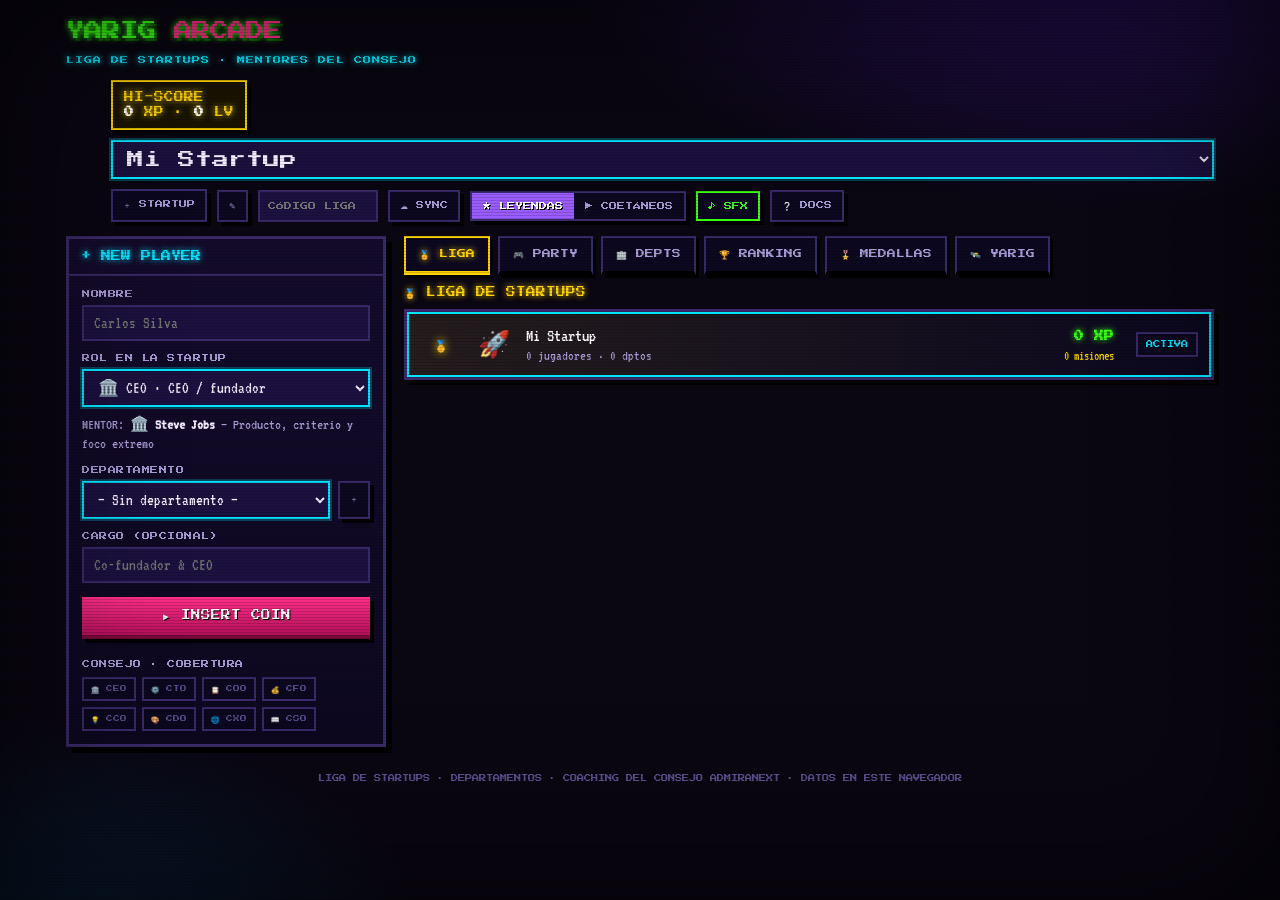
==== index.html @ db87b5fa "Nivel 6 — Yarig real + estructura arcade + DOCS - Pestaña 🛰️ YARIG: datos reales de Yarig.ai vía bri" ====
<!DOCTYPE html>
<html lang="es">
<head>
<meta charset="UTF-8">
<meta name="viewport" content="width=device-width, initial-scale=1.0">
<title>YARIG ARCADE · Liga de Startups</title>
<link rel="preconnect" href="https://fonts.googleapis.com">
<link href="https://fonts.googleapis.com/css2?family=Press+Start+2P&family=VT323&display=swap" rel="stylesheet">
<style>
  :root{
    --bg:#0a0612; --bg2:#120a24; --ink:#1c1140; --line:#3b2a6b;
    --fg:#f4ecff; --muted:#a99bd6; --neon:#39ff14; --neon2:#00e5ff;
    --pink:#ff2e88; --gold:#ffd200; --purple:#9b5cff;
    --racional:#ff3b3b; --creativo:#22d3ff;
  }
  *{box-sizing:border-box}
  html,body{margin:0}
  body{font-family:"VT323",monospace;background:var(--bg);color:var(--fg);min-height:100vh;
    font-size:19px;line-height:1.25;
    background-image:
      radial-gradient(900px 500px at 85% -10%, #2a1060 0%, transparent 60%),
      radial-gradient(700px 500px at 5% 110%, #07203a 0%, transparent 55%);
    image-rendering:pixelated;}
  body::after{content:"";position:fixed;inset:0;pointer-events:none;z-index:9999;
    background:repeating-linear-gradient(0deg, rgba(0,0,0,.16) 0 1px, transparent 1px 3px);
    mix-blend-mode:multiply;}
  body::before{content:"";position:fixed;inset:0;pointer-events:none;z-index:9998;
    box-shadow:inset 0 0 160px rgba(0,0,0,.7);}
  .px{font-family:"Press Start 2P",monospace}
  .wrap{max-width:1180px;margin:0 auto;padding:18px 16px 70px;position:relative;z-index:1}
  header.top{display:flex;align-items:flex-end;gap:14px;flex-wrap:wrap;margin-bottom:14px}
  .title{font-size:1.15rem;line-height:1.5;color:var(--neon);
    text-shadow:0 0 6px var(--neon),3px 3px 0 #0a3d00}
  .title .sub{display:block;font-size:.5rem;color:var(--neon2);text-shadow:0 0 6px var(--neon2);margin-top:8px;letter-spacing:1px}
  .hud{margin-left:auto;display:flex;gap:10px;align-items:center;flex-wrap:wrap}
  .score{font-family:"Press Start 2P";font-size:.6rem;color:var(--gold);text-shadow:0 0 6px var(--gold);
    border:2px solid var(--gold);padding:8px 11px;background:#1a1400;box-shadow:4px 4px 0 #000;line-height:1.6}
  .score b{color:#fff}
  input,select,textarea{font-family:"VT323",monospace;font-size:1.05rem;background:var(--ink);
    border:2px solid var(--line);color:var(--fg);padding:8px 10px;outline:none}
  input:focus,select,textarea:focus{border-color:var(--neon2);box-shadow:0 0 0 2px rgba(0,229,255,.25)}
  .toggle{display:inline-flex;border:2px solid var(--line);background:#0c0820;box-shadow:4px 4px 0 #000}
  .toggle button{font-family:"Press Start 2P";font-size:.5rem;background:transparent;border:0;color:var(--muted);
    padding:9px 11px;cursor:pointer}
  .toggle button.active{background:var(--purple);color:#fff;text-shadow:1px 1px 0 #000}
  .iconbtn{font-family:"Press Start 2P";font-size:.5rem;border:2px solid var(--line);background:#0c0820;color:var(--muted);
    padding:9px 10px;cursor:pointer;box-shadow:4px 4px 0 #000}
  .iconbtn.on{color:var(--neon);border-color:var(--neon)}
  .cols{display:grid;grid-template-columns:320px 1fr;gap:18px;align-items:start}
  @media(max-width:860px){.cols{grid-template-columns:1fr}}
  .panel{border:3px solid var(--line);background:linear-gradient(180deg,#140b2c,#0d0820);box-shadow:6px 6px 0 #000}
  .panel .ph{font-family:"Press Start 2P";font-size:.62rem;color:var(--neon2);padding:11px 12px;
    border-bottom:2px solid var(--line);text-shadow:0 0 6px var(--neon2)}
  .panel .pb{padding:13px}
  label.fld{font-family:"Press Start 2P";display:block;font-size:.5rem;color:var(--muted);margin:12px 0 6px;letter-spacing:.5px}
  label.fld:first-child{margin-top:0}
  input,select,textarea{width:100%}
  .btn{font-family:"Press Start 2P";font-size:.6rem;width:100%;margin-top:14px;cursor:pointer;color:#fff;
    background:linear-gradient(180deg,var(--pink),#b3105a);border:0;border-bottom:4px solid #7a0a3d;
    padding:13px;box-shadow:4px 4px 0 #000;text-shadow:1px 1px 0 #000}
  .btn:active{transform:translate(2px,2px);box-shadow:2px 2px 0 #000}
  .btn.green{background:linear-gradient(180deg,#39ff14,#1f9e08);border-bottom-color:#0c5e00;color:#062b00;text-shadow:none}
  .btn.blue{background:linear-gradient(180deg,#00e5ff,#0088aa);border-bottom-color:#005f77;color:#022}
  .row2{display:flex;gap:8px}
  .row2 select{flex:1}
  .hint{font-size:.95rem;color:var(--muted);min-height:20px;margin-top:8px}
  .hint b{color:var(--fg)}
  .coverage{display:flex;flex-wrap:wrap;gap:6px;margin-top:8px}
  .chip{font-family:"Press Start 2P";font-size:.42rem;padding:6px 7px;border:2px solid var(--line);background:#0c0820;color:#5d4f8f}
  .chip.filled{color:var(--neon);border-color:#2a6b1f;text-shadow:0 0 5px var(--neon)}
  .sect{font-family:"Press Start 2P";font-size:.6rem;color:var(--gold);margin:0 0 10px;text-shadow:0 0 6px var(--gold)}
  .grid{display:grid;grid-template-columns:repeat(auto-fill,minmax(250px,1fr));gap:14px}
  .pc{border:3px solid var(--line);background:#0e0a22;box-shadow:5px 5px 0 #000;cursor:pointer;
    transition:transform .08s;position:relative;overflow:hidden}
  .pc:hover{transform:translate(-2px,-2px);box-shadow:7px 7px 0 #000;border-color:var(--neon2)}
  .pc .side{position:absolute;top:0;left:0;width:5px;height:100%}
  .pc.racional .side{background:var(--racional);box-shadow:0 0 10px var(--racional)}
  .pc.creativo .side{background:var(--creativo);box-shadow:0 0 10px var(--creativo)}
  .pc .row{display:flex;gap:11px;padding:13px 13px 8px}
  .ava{width:54px;height:54px;flex:none;display:flex;align-items:center;justify-content:center;font-size:30px;
    border:2px solid var(--line);background:#1a1140;box-shadow:0 0 12px rgba(155,92,255,.4)}
  .pc .nm{font-size:1.15rem;font-weight:700;color:#fff}
  .pc .tt{font-size:.92rem;color:var(--muted)}
  .lv{font-family:"Press Start 2P";font-size:.5rem;color:var(--gold);text-shadow:0 0 5px var(--gold);margin-top:5px}
  .xpbar{height:12px;border:2px solid var(--line);background:#070512;margin:8px 13px 0;position:relative}
  .xpfill{height:100%;background:repeating-linear-gradient(90deg,var(--neon) 0 6px,#23c000 6px 8px);box-shadow:0 0 8px var(--neon);transition:width .4s}
  .pc .mentor{font-family:"Press Start 2P";font-size:.45rem;color:var(--muted);padding:9px 13px 13px;line-height:1.7}
  .pc .mentor b{color:var(--neon2)}
  .deptchip{display:inline-block;font-family:"Press Start 2P";font-size:.4rem;color:var(--purple);border:1px solid var(--line);padding:3px 6px;margin:0 13px 11px}
  .qbadge{position:absolute;top:8px;right:8px;font-family:"Press Start 2P";font-size:.42rem;color:#062b00;
    background:var(--neon);padding:4px 6px;box-shadow:0 0 8px var(--neon)}
  .empty{font-family:"Press Start 2P";font-size:.55rem;color:var(--muted);text-align:center;padding:40px 16px;line-height:2}
  .ov{position:fixed;inset:0;z-index:200;background:rgba(4,2,12,.82);display:none;align-items:center;justify-content:center;padding:16px}
  .ov.show{display:flex}
  .modal{width:min(640px,96vw);max-height:92vh;overflow:auto;border:3px solid var(--neon2);
    background:linear-gradient(180deg,#160c30,#0b0720);box-shadow:0 0 0 3px #000,8px 8px 0 #000}
  .mh{display:flex;align-items:center;gap:13px;padding:15px;border-bottom:2px solid var(--line)}
  .mh .ava{width:62px;height:62px;font-size:34px}
  .mh .nm{font-size:1.3rem;color:#fff}
  .mh .mt{font-size:.95rem;color:var(--muted)}
  .mh .x{margin-left:auto;font-family:"Press Start 2P";font-size:.7rem;color:var(--pink);cursor:pointer;border:2px solid var(--line);padding:8px 11px;background:#0c0820}
  .mbody{padding:15px}
  .mentorbox{display:flex;gap:11px;align-items:flex-start;margin-bottom:6px}
  .mentorbox .ma{font-size:38px;flex:none;filter:drop-shadow(0 0 8px var(--purple))}
  .bubble{flex:1;border:2px solid var(--line);background:#0d0822;padding:11px;position:relative;font-size:1.05rem;color:#efe8ff;min-height:30px}
  .bubble .who{font-family:"Press Start 2P";font-size:.5rem;color:var(--neon2);margin-bottom:7px}
  .missions{margin-top:14px;display:flex;flex-direction:column;gap:9px}
  .mission{display:flex;gap:10px;align-items:flex-start;border:2px solid var(--line);background:#0e0a22;padding:11px}
  .mission.done{border-color:#2a6b1f;background:#0a1a06}
  .mission .chk{font-family:"Press Start 2P";font-size:.7rem;width:30px;height:30px;flex:none;border:2px solid var(--line);
    background:#070512;color:var(--neon);display:flex;align-items:center;justify-content:center;cursor:pointer}
  .mission.done .chk{background:var(--neon);color:#062b00}
  .mission .mx{font-size:1.05rem}
  .mission.done .mx{color:var(--muted);text-decoration:line-through}
  .mq{font-family:"Press Start 2P";font-size:.4rem;color:var(--gold);margin-left:auto;flex:none;align-self:center}
  .loading{font-family:"Press Start 2P";font-size:.55rem;color:var(--neon);text-align:center;padding:14px;animation:bl 1s steps(2) infinite}
  @keyframes bl{50%{opacity:.35}}
  .err{color:var(--pink);font-size:1rem;border:2px solid var(--pink);padding:10px;margin-top:10px}
  .foot{font-family:"Press Start 2P";font-size:.45rem;color:#5d4f8f;text-align:center;margin-top:24px;line-height:2.2}
  .tabs{display:flex;gap:8px;margin-bottom:12px;flex-wrap:wrap}
  .tab{font-family:"Press Start 2P";font-size:.55rem;color:var(--muted);background:#0c0820;border:2px solid var(--line);
    border-bottom:4px solid #000;padding:11px 13px;cursor:pointer;box-shadow:3px 3px 0 #000}
  .tab.active{color:var(--gold);border-color:var(--gold);text-shadow:0 0 6px var(--gold)}
  .tab:active{transform:translate(1px,1px)}
  .streak{position:absolute;bottom:9px;right:10px;font-family:"Press Start 2P";font-size:.5rem;color:var(--gold);text-shadow:0 0 6px #ff7b00}
  .rank{border:3px solid var(--line);background:#0c0820;box-shadow:5px 5px 0 #000}
  .rrow{display:flex;align-items:center;gap:12px;padding:12px 13px;border-bottom:2px solid #1c1140}
  .rrow:last-child{border-bottom:0}
  .rrow .pos{font-family:"Press Start 2P";font-size:.7rem;width:42px;text-align:center;color:var(--muted)}
  .rrow.p1 .pos{color:var(--gold);text-shadow:0 0 8px var(--gold)}
  .rrow.p2 .pos{color:#cfd8ff} .rrow.p3 .pos{color:#ff9d5c}
  .rrow.p1{background:linear-gradient(90deg,rgba(255,210,0,.10),transparent)}
  .rrow.active-su{outline:2px solid var(--neon2);outline-offset:-2px}
  .rrow .rava{font-size:26px;width:40px;text-align:center}
  .rrow .rnm{font-size:1.15rem;color:#fff}
  .rrow .rsub{font-size:.9rem;color:var(--muted)}
  .rrow .rxp{margin-left:auto;text-align:right;flex:none}
  .rrow .rxp b{font-family:"Press Start 2P";font-size:.6rem;color:var(--neon);text-shadow:0 0 6px var(--neon)}
  .rrow .rxp small{display:block;font-size:.85rem;color:var(--gold)}
  .rrow .go{font-family:"Press Start 2P";font-size:.45rem;color:var(--neon2);cursor:pointer;border:2px solid var(--line);background:#0c0820;padding:7px 8px;margin-left:10px;flex:none}
  .medgrid{display:grid;grid-template-columns:repeat(auto-fill,minmax(150px,1fr));gap:12px}
  .medal{border:2px solid var(--line);background:#0c0820;box-shadow:4px 4px 0 #000;padding:14px 12px;text-align:center;opacity:.4;filter:grayscale(1)}
  .medal.got{opacity:1;filter:none;border-color:var(--gold);box-shadow:0 0 14px rgba(255,210,0,.3),4px 4px 0 #000}
  .medal .me{font-size:34px;line-height:1.4}
  .medal .mn{font-family:"Press Start 2P";font-size:.5rem;color:var(--gold);margin-top:6px;line-height:1.5}
  .medal .md{font-size:.92rem;color:var(--muted);margin-top:6px;line-height:1.25}
  .medal.got .mn{text-shadow:0 0 6px var(--gold)}
  /* yarig real */
  .ybar{display:flex;gap:10px;flex-wrap:wrap;align-items:center;margin:0 0 6px}
  .ystat{font-family:"Press Start 2P";font-size:.55rem;border:2px solid var(--neon2);color:var(--neon2);background:#06141a;padding:10px 12px;box-shadow:3px 3px 0 #000;line-height:1.6}
  .ystat b{color:#fff;font-size:.7rem}
  .ytask{border:3px solid var(--line);background:#0e0a22;box-shadow:4px 4px 0 #000;padding:13px;margin-bottom:11px}
  .ytask .yh{font-size:.92rem;color:var(--muted)}
  .ytask .yd{font-size:1.12rem;color:#fff;margin:5px 0}
  .ytask .ymeta{display:flex;gap:9px;flex-wrap:wrap;align-items:center;margin-top:8px;font-size:.95rem;color:var(--muted)}
  .sbadge{font-family:"Press Start 2P";font-size:.45rem;padding:5px 8px;border:2px solid}
  .sbadge.proc{color:var(--neon);border-color:#2a6b1f;background:#0a1a06}
  .sbadge.pend{color:var(--neon2);border-color:#155;background:#04141a}
  .sbadge.fin{color:var(--muted);border-color:var(--line);background:#0c0820}
  .ysec{font-family:"Press Start 2P";font-size:.5rem;color:var(--gold);margin:18px 0 10px;text-shadow:0 0 6px var(--gold)}
  .docbody{padding:16px;max-height:78vh;overflow:auto}
  .dlvl{border-left:3px solid var(--neon2);padding:2px 0 10px 12px;margin-bottom:4px}
  .dlvl .dt{font-family:"Press Start 2P";font-size:.55rem;color:var(--neon);margin-bottom:6px;text-shadow:0 0 5px var(--neon)}
  .dlvl .dd{font-size:1.04rem;color:var(--muted);line-height:1.3}
  #toast{position:fixed;left:50%;top:22%;transform:translateX(-50%) scale(0);z-index:500;
    font-family:"Press Start 2P";font-size:1rem;color:var(--gold);text-shadow:0 0 10px var(--gold),4px 4px 0 #000;
    border:3px solid var(--gold);background:#1a1400;padding:18px 26px;box-shadow:0 0 0 3px #000;transition:transform .25s}
  #toast.show{transform:translateX(-50%) scale(1)}
</style>
</head>
<body>
<div class="wrap">
  <header class="top">
    <div class="title px">YARIG<span style="color:var(--pink)"> ARCADE</span>
      <span class="sub">LIGA DE STARTUPS · MENTORES DEL CONSEJO</span></div>
    <div class="hud">
      <div class="score">HI-SCORE<br><b id="hiScore">0</b> XP · <b id="teamLv">0</b> LV</div>
      <select id="startupSel" class="px" title="Startup activa"></select>
      <button class="iconbtn" id="newStartupBtn" title="Nueva startup">＋ STARTUP</button>
      <button class="iconbtn" id="renStartupBtn" title="Renombrar startup">✎</button>
      <input id="leagueCode" class="px" placeholder="CÓDIGO LIGA" autocomplete="off" style="width:120px;font-size:.5rem;padding:10px 8px" title="Código de liga compartido">
      <button class="iconbtn" id="cloudBtn" title="Sincronizar liga en la nube">☁ SYNC</button>
      <div class="toggle" id="genToggle">
        <button data-gen="legend" class="active">★ LEYENDAS</button>
        <button data-gen="modern">▶ COETÁNEOS</button>
      </div>
      <button class="iconbtn on" id="sfxBtn" title="Sonido">♪ SFX</button>
      <button class="iconbtn" id="docsBtn" title="Docs / evolución">❔ DOCS</button>
    </div>
  </header>

  <div class="cols">
    <div class="panel">
      <div class="ph">+ NEW PLAYER</div>
      <div class="pb">
        <label class="fld">NOMBRE</label>
        <input id="mName" placeholder="Carlos Silva" autocomplete="off">
        <label class="fld">ROL EN LA STARTUP</label>
        <select id="mRole"></select>
        <div class="hint" id="roleHint"></div>
        <label class="fld">DEPARTAMENTO</label>
        <div class="row2">
          <select id="mDept"></select>
          <button class="iconbtn" id="newDeptBtn" title="Nuevo departamento">＋</button>
        </div>
        <label class="fld">CARGO (OPCIONAL)</label>
        <input id="mTitle" placeholder="Co-fundador & CEO" autocomplete="off">
        <button class="btn" id="addBtn">► INSERT COIN</button>
        <label class="fld" style="margin-top:20px">CONSEJO · COBERTURA</label>
        <div class="coverage" id="coverage"></div>
      </div>
    </div>

    <div>
      <div class="tabs" id="tabs">
        <button class="tab active" data-view="liga">🥇 LIGA</button>
        <button class="tab" data-view="party">🎮 PARTY</button>
        <button class="tab" data-view="depts">🏢 DEPTS</button>
        <button class="tab" data-view="rank">🏆 RANKING</button>
        <button class="tab" data-view="medals">🎖️ MEDALLAS</button>
        <button class="tab" data-view="yarig">🛰️ YARIG</button>
      </div>
      <div id="view-liga">
        <p class="sect px">🥇 LIGA DE STARTUPS</p>
        <div class="rank" id="ligaList"></div>
      </div>
      <div id="view-party" style="display:none">
        <p class="sect px" id="teamTitle">PARTY</p>
        <div class="grid" id="grid"></div>
        <div class="empty" id="empty">NO PLAYERS YET<br><span style="font-size:.4rem;color:#5d4f8f">INSERTA UN MIEMBRO PARA EMPEZAR</span></div>
      </div>
      <div id="view-depts" style="display:none">
        <p class="sect px" id="deptTitle">🏢 DEPARTAMENTOS</p>
        <div class="rank" id="deptList"></div>
        <div class="empty" id="deptEmpty" style="display:none">SIN DEPARTAMENTOS · CREA UNO CON ＋</div>
      </div>
      <div id="view-rank" style="display:none">
        <p class="sect px" id="rankTitle">🏆 LEADERBOARD</p>
        <div class="rank" id="rankList"></div>
        <div class="empty" id="rankEmpty" style="display:none">SIN JUGADORES EN ESTA STARTUP</div>
      </div>
      <div id="view-medals" style="display:none">
        <p class="sect px" id="medTitle">🎖️ MEDALLAS</p>
        <div class="medgrid" id="medGrid"></div>
      </div>
      <div id="view-yarig" style="display:none">
        <p class="sect px">🛰️ YARIG.AI · DATOS REALES</p>
        <button class="btn blue" id="yarigSync" style="max-width:280px">🔄 SINCRONIZAR YARIG</button>
        <div id="yarigBody" style="margin-top:14px"></div>
      </div>
    </div>
  </div>

  <div class="foot">LIGA DE STARTUPS · DEPARTAMENTOS · COACHING DEL CONSEJO ADMIRANEXT · DATOS EN ESTE NAVEGADOR</div>
</div>

<div class="ov" id="ov">
  <div class="modal">
    <div class="mh">
      <div class="ava" id="pmAva">🛰️</div>
      <div>
        <div class="nm" id="pmName">—</div>
        <div class="mt" id="pmRole">—</div>
        <div class="lv" id="pmLv">LV.1</div>
      </div>
      <div class="x px" id="pmClose">X</div>
    </div>
    <div class="mbody">
      <div class="mentorbox">
        <div class="ma" id="pmMentorEmoji">🏛️</div>
        <div class="bubble">
          <div class="who" id="pmMentorName">MENTOR</div>
          <div id="pmAssessment">Pega las tareas/OKRs de este miembro y pide misiones a su consejero.</div>
        </div>
      </div>
      <label class="fld">TAREAS / OKRs ACTUALES</label>
      <textarea id="pmTasks" rows="3" placeholder="1) cerrar ronda pre-seed&#10;2) contratar primer comercial&#10;3) definir pricing"></textarea>
      <button class="btn blue" id="pmAsk">⚡ PEDIR MISIONES AL MENTOR</button>
      <div id="pmStatus"></div>
      <div class="missions" id="pmMissions"></div>
    </div>
  </div>
</div>

<div class="ov" id="docOv">
  <div class="modal">
    <div class="mh">
      <div class="ava">📖</div>
      <div><div class="nm">DOCS · EVOLUCIÓN</div><div class="mt">Yarig Arcade — registro de cambios</div></div>
      <div class="x px" id="docClose">X</div>
    </div>
    <div class="docbody" id="docBody"></div>
  </div>
</div>

<div id="toast" class="px"></div>

<script>
// ── Consejo backend ──
const COUNCIL_URLS = ["https://macmini.tail48b61c.ts.net/council","https://www.admira.live/council"];
const COUNCIL_TOKEN = "admira2026";
const COUNCIL_MODEL = "llama-70b";
const XP_PER_MISSION = 50;
const XP_PER_LEVEL = 150;
// ── Liga en la nube (Cloudflare Worker + KV) ──
const LIGA_WORKER = "https://yarig-liga-worker.csilvasantin.workers.dev/api/liga";
const LIGA_KEY = "yarig-liga-2026";

const CONSEJEROS = {
  CEO:{o:1,role:"Chief Executive Officer",emoji:"🏛️",side:"racional",mentors:"CEO / fundador",legend:"Steve Jobs",modern:"Elon Musk",terr:{legend:"Producto, criterio y foco extremo",modern:"Innovación radical y visión de futuro"}},
  CTO:{o:2,role:"Chief Technology Officer",emoji:"⚙️",side:"racional",mentors:"CTO / lead técnico",legend:"Steve Wozniak",modern:"Jensen Huang",terr:{legend:"Ingenio técnico y elegancia al construir",modern:"IA, GPUs y plataformas de cómputo"}},
  COO:{o:3,role:"Chief Operations Officer",emoji:"📋",side:"racional",mentors:"COO / operaciones",legend:"Tim Cook",modern:"Gwynne Shotwell",terr:{legend:"Escala, disciplina y excelencia operativa",modern:"Ejecución a escala y logística"}},
  CFO:{o:4,role:"Chief Financial Officer",emoji:"💰",side:"racional",mentors:"CFO / finanzas",legend:"Warren Buffett",modern:"Ruth Porat",terr:{legend:"Capital, paciencia y sostenibilidad",modern:"Gestión financiera y crecimiento sostenible"}},
  CCO:{o:5,role:"Chief Creative Officer",emoji:"💡",side:"creativo",mentors:"CMO / marca & growth",legend:"Walt Disney",modern:"John Lasseter",terr:{legend:"Mundo de marca y experiencia memorable",modern:"Animación, storytelling y creatividad"}},
  CDO:{o:6,role:"Chief Design Officer",emoji:"🎨",side:"creativo",mentors:"Head of Design / producto",legend:"Dieter Rams",modern:"Jony Ive",terr:{legend:"Orden, función y claridad radical",modern:"Diseño industrial y simplicidad"}},
  CXO:{o:7,role:"Chief Experience Officer",emoji:"🌐",side:"creativo",mentors:"Head of CX / cliente",legend:"Howard Schultz",modern:"Carlos Ratti",terr:{legend:"Escenografía, inmersión y cohesión sensorial",modern:"Ciudades inteligentes y experiencia urbana"}},
  CSO:{o:8,role:"Chief Storytelling Officer",emoji:"📖",side:"creativo",mentors:"Head of Story / estrategia",legend:"George Lucas",modern:"Ryan Reynolds",terr:{legend:"Storyworld, expansión y coherencia narrativa",modern:"Marketing viral y narrativa de marca"}},
};
const ROLE_KEYS = Object.keys(CONSEJEROS).sort((a,b)=>CONSEJEROS[a].o-CONSEJEROS[b].o);
const GEN_API = { legend:"leyendas", modern:"coetaneos" };
const AVATARS = ["🦸","🧑‍🚀","🧙","🤖","🧑‍💻","🦹","🧑‍🔧","🥷","👩‍🚀","🧑‍🎤"];

function uid(){return "x"+Math.random().toString(36).slice(2,9);}
function esc(s){return String(s==null?"":s).replace(/&/g,"&amp;").replace(/</g,"&lt;").replace(/>/g,"&gt;");}
const $=id=>document.getElementById(id);
const today=()=>new Date().toLocaleDateString("en-CA");
const yesterday=()=>new Date(Date.now()-864e5).toLocaleDateString("en-CA");
let view="liga";

// ── Estado (v3: liga de startups) ──
const LS="yarig_startups_v3";
let state=load();
function blankStartup(name){return {id:uid(),name:name||"Mi Startup",seenAch:[],departments:[],members:[]};}
function normalize(d){
  d.gen=d.gen||"legend"; if(typeof d.sfx!=="boolean")d.sfx=true;
  if(!d.deviceId)d.deviceId=uid()+uid();
  if(typeof d.leagueCode!=="string")d.leagueCode="";
  if(typeof d.cloud!=="boolean")d.cloud=false;
  if(!Array.isArray(d.remote))d.remote=[];
  if(!Array.isArray(d.startups)||!d.startups.length)d.startups=[blankStartup("")];
  d.startups.forEach(s=>{s.id=s.id||uid();s.name=s.name||"Mi Startup";s.seenAch=s.seenAch||[];
    if(!s.ownerId)s.ownerId=d.deviceId;
    s.departments=s.departments||[];s.members=s.members||[];
    s.members.forEach(m=>{if(m.deptId===undefined)m.deptId=null;if(!m.avatar)m.avatar=AVATARS[0];
      if(typeof m.xp!=="number")m.xp=0;m.missions=m.missions||[];});});
  if(!d.startups.some(s=>s.id===d.activeId))d.activeId=d.startups[0].id;
  return d;
}
function load(){
  try{const d=JSON.parse(localStorage.getItem(LS));if(d&&Array.isArray(d.startups)&&d.startups.length)return normalize(d);}catch(e){}
  let gen="legend",sfx=true,name="",members=null,seen=[];
  try{const v2=JSON.parse(localStorage.getItem("yarig_startups_v2"));
    if(v2&&v2.members){members=v2.members;name=v2.startup||"";seen=v2.seenAch||[];gen=v2.gen||gen;sfx=v2.sfx!==false;}}catch(e){}
  if(!members){try{const v1=JSON.parse(localStorage.getItem("yarig_startups_v1"));
    if(v1&&v1.members){members=v1.members.map(m=>({...m,xp:0,missions:[],streak:0,lastDay:""}));name=v1.startup||"";}}catch(e){}}
  const su=blankStartup(name); su.seenAch=seen;
  su.members=(members||[]).map(m=>({deptId:null,...m}));
  return normalize({gen,sfx,startups:[su],activeId:su.id});
}
function save(){localStorage.setItem(LS,JSON.stringify(state));}
function cur(){return state.startups.find(s=>s.id===state.activeId)||state.startups[0];}

// ── XP / niveles / consejeros ──
function levelOf(xp){return Math.floor((xp||0)/XP_PER_LEVEL)+1;}
function xpInLevel(xp){return (xp||0)%XP_PER_LEVEL;}
function persona(key){return CONSEJEROS[key][state.gen];}
function terr(key){return CONSEJEROS[key].terr[state.gen];}
function suXp(s){return s.members.reduce((n,m)=>n+(m.xp||0),0);}
function suDone(s){return s.members.reduce((n,m)=>n+(Array.isArray(m.missions)?m.missions.filter(q=>q.done).length:(m.missionsDone||0)),0);}

// ── Liga en la nube ──
function cleanCode(c){return String(c||"").trim().toUpperCase().replace(/[^A-Z0-9_-]/g,"").slice(0,32);}
let pushTimer=null, cloudIv=null;
function schedulePush(){ if(!state.cloud||!state.leagueCode)return; clearTimeout(pushTimer); pushTimer=setTimeout(cloudPushAll,1500); }
function setCloud(st){ const b=$("cloudBtn"); if(!b)return;
  b.classList.toggle("on",state.cloud&&st!=="err");
  b.textContent=!state.cloud?"☁ SYNC":(st==="err"?"☁ ERR":(st==="busy"?"☁ …":"☁ ON")); }
async function cloudPushAll(){
  if(!state.cloud||!state.leagueCode)return;
  setCloud("busy");
  try{ for(const su of state.startups){
      await fetch(LIGA_WORKER+"?code="+encodeURIComponent(state.leagueCode),{method:"POST",
        headers:{"Content-Type":"application/json","X-Liga-Key":LIGA_KEY},
        body:JSON.stringify({startup:{id:su.id,name:su.name,ownerId:state.deviceId,members:su.members,departments:su.departments}}),
        signal:AbortSignal.timeout(15000)});
    } setCloud("ok"); }catch(e){ setCloud("err"); }
}
async function cloudPull(){
  if(!state.leagueCode)return;
  try{
    const res=await fetch(LIGA_WORKER+"?code="+encodeURIComponent(state.leagueCode),
      {headers:{"X-Liga-Key":LIGA_KEY},signal:AbortSignal.timeout(15000)});
    if(!res.ok){setCloud("err");return;}
    const d=await res.json(); const localIds=new Set(state.startups.map(s=>s.id));
    state.remote=(d.startups||[]).filter(s=>!localIds.has(s.id));
    save(); renderLiga(); setCloud("ok");
  }catch(e){ setCloud("err"); }
}
function startCloudIv(){ if(cloudIv)clearInterval(cloudIv); cloudIv=setInterval(cloudPull,30000); }
function stopCloudIv(){ if(cloudIv)clearInterval(cloudIv); cloudIv=null; }
function toggleCloud(){
  const code=cleanCode($("leagueCode").value);
  if(!code){ $("leagueCode").focus(); return; }
  state.leagueCode=code; state.cloud=!state.cloud; save();
  if(state.cloud){ cloudPushAll().then(cloudPull); startCloudIv(); }
  else { stopCloudIv(); state.remote=[]; save(); renderLiga(); }
  setCloud(state.cloud?"ok":""); sfxClick();
}
function ligaStartups(){
  const localIds=new Set(state.startups.map(s=>s.id));
  const remotes=(state.remote||[]).filter(s=>!localIds.has(s.id)).map(s=>({...s,_remote:true}));
  return [...state.startups.map(s=>({...s,_remote:false})),...remotes];
}

// ── Logros (por startup) ──
const ACHIEVEMENTS=[
  {id:"first",emoji:"🎯",name:"PRIMER COMBO",desc:"Completa tu primera misión",test:s=>suDone(s)>=1},
  {id:"combo10",emoji:"💥",name:"MARATÓN",desc:"10 misiones completadas",test:s=>suDone(s)>=10},
  {id:"streak3",emoji:"🔥",name:"EN RACHA",desc:"Algún jugador con racha de 3 días",test:s=>s.members.some(m=>(m.streak||0)>=3)},
  {id:"lv5",emoji:"⭐",name:"VETERANO",desc:"Un jugador alcanza LV.5",test:s=>s.members.some(m=>levelOf(m.xp)>=5)},
  {id:"party4",emoji:"👥",name:"FULL PARTY",desc:"4+ miembros en el equipo",test:s=>s.members.length>=4},
  {id:"council",emoji:"🏛️",name:"CONSEJO PLENO",desc:"Los 8 roles cubiertos",test:s=>new Set(s.members.map(m=>m.role)).size>=8},
  {id:"depts3",emoji:"🏢",name:"ORGANIGRAMA",desc:"3+ departamentos creados",test:s=>(s.departments||[]).length>=3},
  {id:"xp1000",emoji:"🏆",name:"STARTUP LEYENDA",desc:"1000 XP de equipo",test:s=>suXp(s)>=1000},
];
function checkAchievements(){
  const s=cur(); s.seenAch=s.seenAch||[];
  for(const a of ACHIEVEMENTS){
    if(a.test(s)&&!s.seenAch.includes(a.id)){s.seenAch.push(a.id);save();showToast(a.emoji+" "+a.name);sfxLevel();}
  }
}

// ── SFX ──
let actx=null;
function beep(freq,dur,type){ if(!state.sfx)return;
  try{actx=actx||new (window.AudioContext||window.webkitAudioContext)();
    const o=actx.createOscillator(),g=actx.createGain();
    o.type=type||"square";o.frequency.value=freq;o.connect(g);g.connect(actx.destination);
    g.gain.setValueAtTime(.08,actx.currentTime);g.gain.exponentialRampToValueAtTime(.0001,actx.currentTime+dur);
    o.start();o.stop(actx.currentTime+dur);}catch(e){}
}
function sfxClick(){beep(620,.06);}
function sfxCoin(){beep(880,.07);setTimeout(()=>beep(1240,.1),70);}
function sfxMission(){beep(720,.05);setTimeout(()=>beep(1040,.08),60);}
function sfxLevel(){[523,659,784,1046].forEach((f,i)=>setTimeout(()=>beep(f,.12,"triangle"),i*90));}

// ── Selects ──
function fillRoles(){
  $("mRole").innerHTML=ROLE_KEYS.map(k=>`<option value="${k}">${CONSEJEROS[k].emoji} ${k} · ${esc(CONSEJEROS[k].mentors)}</option>`).join("");
  roleHint();
}
function roleHint(){const k=$("mRole").value;$("roleHint").innerHTML=`MENTOR: <b>${CONSEJEROS[k].emoji} ${esc(persona(k))}</b> — ${esc(terr(k))}`;}
function fillDepts(){
  const s=cur();
  $("mDept").innerHTML=`<option value="">— Sin departamento —</option>`+
    s.departments.map(d=>`<option value="${d.id}">${esc(d.name)}</option>`).join("");
}
function fillStartups(){
  $("startupSel").innerHTML=state.startups.map(s=>`<option value="${s.id}">${esc(s.name)}</option>`).join("");
  $("startupSel").value=state.activeId;
}
function deptName(id){const d=cur().departments.find(x=>x.id===id);return d?d.name:"";}

// ── Render ──
function render(){
  const s=cur();
  fillStartups();
  document.querySelectorAll("#genToggle button").forEach(b=>b.classList.toggle("active",b.dataset.gen===state.gen));
  $("sfxBtn").classList.toggle("on",state.sfx);
  $("hiScore").textContent=suXp(s);
  $("teamLv").textContent=s.members.reduce((n,m)=>n+levelOf(m.xp),0);
  $("teamTitle").textContent=s.name.toUpperCase()+" · PARTY";
  $("rankTitle").textContent="🏆 "+s.name.toUpperCase();
  $("deptTitle").textContent="🏢 "+s.name.toUpperCase()+" · DEPTS";
  $("medTitle").textContent="🎖️ "+s.name.toUpperCase();
  $("grid").innerHTML=s.members.map(card).join("");
  $("empty").style.display=s.members.length?"none":"block";
  const used=new Set(s.members.map(m=>m.role));
  $("coverage").innerHTML=ROLE_KEYS.map(k=>`<span class="chip ${used.has(k)?"filled":""}">${CONSEJEROS[k].emoji} ${k}</span>`).join("");
  fillDepts(); renderLiga(); renderDepts(); renderRank(); renderMedals();
  roleHint();
  schedulePush();
}
function card(m){
  const c=CONSEJEROS[m.role],lv=levelOf(m.xp),pend=(m.missions||[]).filter(x=>!x.done).length;
  const pct=Math.round(xpInLevel(m.xp)/XP_PER_LEVEL*100), dn=deptName(m.deptId);
  return `<div class="pc ${c.side}" onclick="openPlayer('${m.id}')">
    <div class="side"></div>
    ${pend?`<div class="qbadge">${pend} MISIÓN${pend>1?"ES":""}</div>`:""}
    <div class="row">
      <div class="ava">${m.avatar||"🧑‍🚀"}</div>
      <div><div class="nm">${esc(m.name)}</div>
        ${m.title?`<div class="tt">${esc(m.title)}</div>`:""}
        <div class="lv">LV.${lv} · ${m.xp||0} XP</div></div>
    </div>
    <div class="xpbar"><div class="xpfill" style="width:${pct}%"></div></div>
    ${dn?`<div class="deptchip">🏢 ${esc(dn)}</div>`:""}
    <div class="mentor">MENTOR ▸ <b>${c.emoji} ${esc(persona(m.role))}</b><br>${m.role} · ${esc(c.role)}</div>
    ${m.streak?`<div class="streak">🔥 ${m.streak}</div>`:""}
  </div>`;
}
function renderRank(){
  const s=cur(), sorted=[...s.members].sort((a,b)=>(b.xp||0)-(a.xp||0)||levelOf(b.xp)-levelOf(a.xp));
  $("rankEmpty").style.display=sorted.length?"none":"block";
  $("rankList").style.display=sorted.length?"block":"none";
  const medal=i=>["🥇","🥈","🥉"][i]||("#"+(i+1));
  $("rankList").innerHTML=sorted.map((m,i)=>{
    const c=CONSEJEROS[m.role], dn=deptName(m.deptId);
    return `<div class="rrow p${i+1}">
      <div class="pos">${medal(i)}</div>
      <div class="rava">${m.avatar||"🧑‍🚀"}</div>
      <div><div class="rnm">${esc(m.name)} ${m.streak?`<span style="color:var(--gold);font-size:.85rem">🔥${m.streak}</span>`:""}</div>
        <div class="rsub">${c.emoji} ${m.role}${dn?` · 🏢 ${esc(dn)}`:""} · mentor ${esc(persona(m.role))}</div></div>
      <div class="rxp"><b>${m.xp||0} XP</b><small>LV.${levelOf(m.xp)}</small></div>
    </div>`;
  }).join("");
}
function renderMedals(){
  const s=cur();
  $("medGrid").innerHTML=ACHIEVEMENTS.map(a=>{
    const got=a.test(s);
    return `<div class="medal ${got?"got":""}"><div class="me">${got?a.emoji:"🔒"}</div>
      <div class="mn">${a.name}</div><div class="md">${a.desc}</div></div>`;
  }).join("");
}
function renderLiga(){
  const sorted=ligaStartups().sort((a,b)=>suXp(b)-suXp(a));
  const medal=i=>["🥇","🥈","🥉"][i]||("#"+(i+1));
  $("ligaList").innerHTML=sorted.map((s,i)=>{
    const top=[...s.members].sort((a,b)=>(b.xp||0)-(a.xp||0))[0];
    const isA=!s._remote&&s.id===state.activeId;
    const tag=s._remote?`<span class="go" style="opacity:.65">☁ REMOTA</span>`
                       :`<button class="go" onclick="goStartup('${s.id}')">${isA?"ACTIVA":"VER"}</button>`;
    return `<div class="rrow p${i+1} ${isA?"active-su":""}">
      <div class="pos">${medal(i)}</div>
      <div class="rava">${s._remote?"☁":"🚀"}</div>
      <div><div class="rnm">${esc(s.name)}</div>
        <div class="rsub">${s.members.length} jugador${s.members.length===1?"":"es"} · ${(s.departments||[]).length} dpto${(s.departments||[]).length===1?"":"s"}${top?` · MVP ${esc(top.name)}`:""}</div></div>
      <div class="rxp"><b>${suXp(s)} XP</b><small>${suDone(s)} misiones</small></div>
      ${tag}
    </div>`;
  }).join("");
}
function renderDepts(){
  const s=cur();
  const groups=s.departments.map(d=>({id:d.id,name:d.name,members:s.members.filter(m=>m.deptId===d.id)}));
  const none=s.members.filter(m=>!m.deptId);
  if(none.length)groups.push({id:null,name:"Sin departamento",members:none});
  groups.sort((a,b)=>b.members.reduce((n,m)=>n+(m.xp||0),0)-a.members.reduce((n,m)=>n+(m.xp||0),0));
  $("deptEmpty").style.display=(s.departments.length||none.length)?"none":"block";
  $("deptList").style.display=(s.departments.length||none.length)?"block":"none";
  const medal=i=>["🥇","🥈","🥉"][i]||("#"+(i+1));
  $("deptList").innerHTML=groups.map((g,i)=>{
    const xp=g.members.reduce((n,m)=>n+(m.xp||0),0);
    const avg=g.members.length?Math.round(g.members.reduce((n,m)=>n+levelOf(m.xp),0)/g.members.length):0;
    return `<div class="rrow p${i+1}">
      <div class="pos">${medal(i)}</div>
      <div class="rava">🏢</div>
      <div><div class="rnm">${esc(g.name)}</div>
        <div class="rsub">${g.members.length} miembro${g.members.length===1?"":"s"} · ${g.members.map(m=>m.name.split(" ")[0]).join(", ")||"—"}</div></div>
      <div class="rxp"><b>${xp} XP</b><small>LV medio ${avg}</small></div>
    </div>`;
  }).join("");
}
function setView(v){
  view=v;
  ["liga","party","depts","rank","medals","yarig"].forEach(x=>{$("view-"+x).style.display=(x===v)?"block":"none";});
  document.querySelectorAll("#tabs .tab").forEach(b=>b.classList.toggle("active",b.dataset.view===v));
  if(v==="yarig"&&!$("yarigBody").innerHTML.trim())syncYarig();
  sfxClick();
}

// ── Startups ──
function addStartup(){
  const name=(prompt("Nombre de la nueva startup:")||"").trim(); if(!name)return;
  const s=blankStartup(name); state.startups.push(s); state.activeId=s.id; save(); render(); setView("party"); sfxCoin();
}
function renameStartup(){
  const s=cur(); const name=(prompt("Renombrar startup:",s.name)||"").trim(); if(!name)return;
  s.name=name; save(); render();
}
function goStartup(id){ state.activeId=id; save(); render(); setView("party"); sfxClick(); }
function addDept(){
  const name=(prompt("Nuevo departamento (p.ej. Ingeniería, Growth, Operaciones):")||"").trim(); if(!name)return;
  cur().departments.push({id:uid(),name}); save(); render(); checkAchievements(); sfxCoin();
}

// ── Jugadores ──
function addMember(){
  const name=$("mName").value.trim(); if(!name){$("mName").focus();return;}
  cur().members.push({id:uid(),name,role:$("mRole").value,title:$("mTitle").value.trim(),deptId:$("mDept").value||null,
    xp:0,missions:[],assessment:"",tasks:"",streak:0,lastDay:"",avatar:AVATARS[Math.floor(Math.random()*AVATARS.length)]});
  $("mName").value="";$("mTitle").value="";save();checkAchievements();render();sfxCoin();$("mName").focus();
}
let curId=null;
function findMember(id){return cur().members.find(x=>x.id===id);}
function openPlayer(id){
  const m=findMember(id); if(!m)return; curId=id;
  const c=CONSEJEROS[m.role], dn=deptName(m.deptId);
  $("pmAva").textContent=m.avatar||"🧑‍🚀";
  $("pmName").textContent=m.name;
  $("pmRole").textContent=(m.title?m.title+" · ":"")+m.role+(dn?" · 🏢 "+dn:"")+" · "+c.role;
  $("pmLv").textContent="LV."+levelOf(m.xp)+" · "+(m.xp||0)+" XP";
  $("pmMentorEmoji").textContent=c.emoji;
  $("pmMentorName").textContent="MENTOR ▸ "+persona(m.role).toUpperCase();
  $("pmAssessment").textContent=m.assessment||`Pega las tareas/OKRs de ${m.name} y pide misiones a ${persona(m.role)}.`;
  $("pmTasks").value=m.tasks||"";
  $("pmStatus").innerHTML="";
  renderMissions(m);
  $("ov").classList.add("show"); sfxClick();
}
function closePlayer(){$("ov").classList.remove("show");curId=null;}
function renderMissions(m){
  $("pmMissions").innerHTML=(m.missions||[]).map((q,i)=>`
    <div class="mission ${q.done?"done":""}">
      <div class="chk" onclick="toggleMission(${i})">${q.done?"✓":""}</div>
      <div class="mx">${esc(q.text)}</div>
      <div class="mq">+${XP_PER_MISSION}XP</div>
    </div>`).join("");
}
function toggleMission(i){
  const m=findMember(curId); if(!m)return;
  const q=m.missions[i]; const before=levelOf(m.xp);
  if(!q.done){ q.done=true; m.xp=(m.xp||0)+XP_PER_MISSION; sfxMission();
    const t=today();
    if(m.lastDay!==t){ m.streak=(m.lastDay===yesterday())?(m.streak||0)+1:1; m.lastDay=t; }
    const after=levelOf(m.xp);
    if(after>before){ showToast("LEVEL UP! LV."+after); sfxLevel(); }
  } else { q.done=false; m.xp=Math.max(0,(m.xp||0)-XP_PER_MISSION); }
  save(); checkAchievements(); renderMissions(m); $("pmLv").textContent="LV."+levelOf(m.xp)+" · "+(m.xp||0)+" XP"; render();
}
function showToast(t){const el=$("toast");el.textContent=t;el.classList.add("show");setTimeout(()=>el.classList.remove("show"),1600);}

// ── Coaching ──
async function askMentor(){
  const m=findMember(curId); if(!m)return;
  const who=persona(m.role);
  m.tasks=$("pmTasks").value.trim();
  if(!m.tasks){$("pmTasks").focus();return;}
  save();
  $("pmStatus").innerHTML=`<div class="loading">${who.toUpperCase()} ESTÁ PENSANDO…</div>`;
  $("pmAsk").disabled=true;
  const prompt=`Eres ${who}, mentor de ${m.name} (${m.role} de la startup ${cur().name}). `+
    `Tareas/OKRs actuales de ${m.name}:\n${m.tasks}\n\n`+
    `Responde en español, en tu voz característica. Primero UNA o DOS frases evaluando su foco. `+
    `Luego EXACTAMENTE 3 misiones de mejora concretas y accionables, cada una en su propia línea con el prefijo "MISION: ".`;
  try{
    const data=await councilAsk(m.role, prompt);
    const content=String(data.content||"");
    const missions=[]; const assessLines=[];
    content.split(/\n+/).forEach(line=>{
      const mm=line.match(/^\s*(?:MISION|MISIÓN|MISSION)\s*[:\-)]\s*(.+)$/i)||line.match(/^\s*\d\s*[\).\-]\s*(.+)$/);
      if(mm) missions.push({text:mm[1].replace(/^["“]|["”]$/g,"").trim(),done:false});
      else if(line.trim()) assessLines.push(line.trim());
    });
    m.assessment=assessLines.join(" ")||"Misiones listas.";
    m.missions=missions.slice(0,3).length?missions.slice(0,3):[{text:content.slice(0,160),done:false}];
    save();
    $("pmAssessment").textContent=m.assessment;
    $("pmStatus").innerHTML="";
    renderMissions(m); render(); sfxCoin();
  }catch(err){
    $("pmStatus").innerHTML=`<div class="err">⚠ ${esc(who)} está OFFLINE (Consejo no responde). ${esc(err.message||err)}<br>Revisa que admira.live / el backend esté vivo.</div>`;
  }finally{ $("pmAsk").disabled=false; }
}
async function councilAsk(roleKey, message){
  let lastErr=null;
  for(const base of COUNCIL_URLS){
    try{
      const res=await fetch(base+"/api/council/ask-one",{
        method:"POST",
        headers:{"Content-Type":"application/json","X-Council-Token":COUNCIL_TOKEN},
        body:JSON.stringify({agent_name:roleKey,generation:GEN_API[state.gen],llm:COUNCIL_MODEL,message}),
        signal:AbortSignal.timeout(90000)
      });
      if(!res.ok){lastErr="HTTP "+res.status;continue;}
      return await res.json();
    }catch(e){lastErr=e.message||String(e);}
  }
  throw new Error(lastErr||"sin conexión");
}

// ── Yarig.ai real (vía bridge admira-live-worker) ──
const YARIG_BRIDGE="https://admira-live-worker.csilvasantin.workers.dev/api";
async function yarigFetch(ep){
  const r=await fetch(YARIG_BRIDGE+"/"+ep,{signal:AbortSignal.timeout(15000)});
  if(!r.ok)throw new Error("HTTP "+r.status); return r.json();
}
function normTask(t){
  return {
    desc:t.description||t.desc||t.todo||t.task||t.name||"(sin descripción)",
    project:t.project||t.proyecto||t.project_name||t.company||"",
    status:String(t.status||t.state||t.estado||"").trim(),
    est:t.estimation||t.estimacion||t.estimated_hours||t.hours||t.estimation_hours||"",
    time:t.time_dedicated||t.tiempo||t.dedicated||t.total_time||t.time||"",
    date:t.date||t.datetime||t.added||t.created_at||t.fecha||"",
    user:t.name||t.user||t.username||"",
  };
}
function sbadge(status){const s=String(status).toLowerCase();
  if(/proces/.test(s))return '<span class="sbadge proc">EN PROCESO</span>';
  if(/finaliz/.test(s))return '<span class="sbadge fin">FINALIZADA</span>';
  if(/pend/.test(s))return '<span class="sbadge pend">PENDIENTE</span>';
  return status?`<span class="sbadge pend">${esc(status)}</span>`:"";}
function ytaskCard(t){const n=normTask(t);
  return `<div class="ytask">
    <div class="yh">${n.date?"🕒 "+esc(String(n.date)):""}${n.project?" · 📁 "+esc(n.project):""}${n.user?" · 👤 "+esc(n.user):""}</div>
    <div class="yd">${esc(n.desc)}</div>
    <div class="ymeta">${sbadge(n.status)}${n.est?` · Estimación: <b style="color:var(--fg)">${esc(String(n.est))}h</b>`:""}${n.time?` · Tiempo: <b style="color:var(--fg)">${esc(String(n.time))}</b>`:""}</div>
  </div>`;}
async function syncYarig(){
  const body=$("yarigBody"); body.innerHTML='<div class="loading">SINCRONIZANDO CON YARIG…</div>';
  try{
    const [score,today,ranking,company]=await Promise.allSettled([
      yarigFetch("score/total"),yarigFetch("tasks/today"),yarigFetch("team/ranking"),yarigFetch("company/tasks")]);
    const sc=score.status==="fulfilled"?score.value.data:undefined;
    const td=today.status==="fulfilled"?today.value.data:null;
    const rk=ranking.status==="fulfilled"?ranking.value.data:null;
    const co=company.status==="fulfilled"?company.value.data:null;
    let html=`<div class="ybar">`;
    if(sc!==undefined&&sc!==false&&sc!==null)html+=`<div class="ystat">MI SCORE<br><b>${esc(String(sc))}</b></div>`;
    const clock=(td&&Array.isArray(td.clocking))?td.clocking:[];
    if(clock.length){const last=clock[clock.length-1];
      html+=`<div class="ystat">JORNADA<br><b>${esc(last.name||"")}</b> · ${esc(String(last.datetime||"").slice(11,16))}</div>`;}
    html+=`</div>`;
    const tasks=(td&&Array.isArray(td.tasks))?td.tasks:[];
    html+=`<p class="ysec">📋 MIS TAREAS HOY · ${tasks.length}</p>`;
    html+=tasks.length?tasks.map(ytaskCard).join(""):`<div class="empty" style="padding:18px;font-size:.45rem">SIN TAREAS HOY EN YARIG</div>`;
    if(Array.isArray(rk)&&rk.length){
      html+=`<p class="ysec">🏆 RANKING DEL EQUIPO · YARIG</p><div class="rank">`+
        rk.map((u,i)=>`<div class="rrow p${i+1}"><div class="pos">${["🥇","🥈","🥉"][i]||("#"+(i+1))}</div><div class="rava">🧑‍🚀</div><div><div class="rnm">${esc(u.name||u.user||u.username||"—")}</div></div><div class="rxp"><b>${esc(String(u.score??u.points??u.rank??u.total??""))}</b></div></div>`).join("")+`</div>`;
    }
    if(Array.isArray(co)&&co.length){
      html+=`<p class="ysec">🏢 TAREAS DE LA EMPRESA · ${co.length}</p>`+co.slice(0,40).map(ytaskCard).join("");
    }
    if((sc===false||sc===undefined)&&!tasks.length&&!(Array.isArray(rk)&&rk.length)&&!(Array.isArray(co)&&co.length))
      html+=`<div class="err">Yarig devolvió datos vacíos — la sesión del service account del bridge puede haber caducado (re-login del bridge necesario). Score/jornada pueden seguir disponibles.</div>`;
    body.innerHTML=html; sfxCoin();
  }catch(e){ body.innerHTML=`<div class="err">⚠ No se pudo conectar con Yarig: ${esc(e.message||e)}</div>`; }
}

// ── Docs / evolución ──
const CHANGELOG=[
  {t:"NIVEL 1 · Equipo + mentor",d:"Alta de miembros y asignación automática del consejero por rol. Toggle Leyendas/Coetáneos cambia la persona del mentor."},
  {t:"NIVEL 2 · Coaching arcade",d:"El consejero (LLM del Consejo AdmiraNext) evalúa las tareas/OKRs y genera 3 misiones. Completarlas da +XP. Look arcade + SFX."},
  {t:"NIVEL 3 · Arcade League",d:"Ranking de jugadores con podio, rachas 🔥 (días consecutivos) y 8 medallas/logros con toast."},
  {t:"NIVEL 4 · Liga + Departamentos",d:"Varias startups que compiten en una liga + departamentos por startup con su propio ranking."},
  {t:"NIVEL 5 · Liga en la nube",d:"Cloudflare Worker + KV: publica tus startups por código de liga y compite entre dispositivos en tiempo (casi) real."},
  {t:"NIVEL 6 · Yarig real (en curso)",d:"Pestaña 🛰️ YARIG con datos reales de Yarig.ai (score, jornada/fichaje, tareas, ranking de equipo) vía el bridge admira-live-worker, en clave arcade."},
];
const YARIG_STRUCTURE=`Yarig.ai original que vamos replicando en arcade: secciones EQUIPO · FINANZAS · MARCA · PERSONAL · "Mis tareas" con estados Pendiente / En proceso / Finalizada · Estimación + Tiempo total dedicado · Añadir tareas · Finalizar jornada · Iniciar/Finalizar horas extras · Control/Iniciar/Editar/Borrar tarea · Historial de tareas.`;
function openDocs(){
  $("docBody").innerHTML=CHANGELOG.map(c=>`<div class="dlvl"><div class="dt">${esc(c.t)}</div><div class="dd">${esc(c.d)}</div></div>`).join("")
    +`<p class="dd" style="margin-top:16px;color:var(--neon2);line-height:1.45">${esc(YARIG_STRUCTURE)}</p>`;
  $("docOv").classList.add("show"); sfxClick();
}
function closeDocs(){$("docOv").classList.remove("show");}

// ── Wiring ──
fillRoles();
$("addBtn").onclick=addMember;
$("mName").addEventListener("keydown",e=>{if(e.key==="Enter")addMember();});
$("mRole").addEventListener("change",roleHint);
$("newDeptBtn").onclick=addDept;
$("startupSel").addEventListener("change",e=>{state.activeId=e.target.value;save();render();});
$("newStartupBtn").onclick=addStartup;
$("renStartupBtn").onclick=renameStartup;
document.querySelectorAll("#genToggle button").forEach(b=>b.onclick=()=>{state.gen=b.dataset.gen;save();render();sfxClick();});
$("sfxBtn").onclick=()=>{state.sfx=!state.sfx;save();render();if(state.sfx)sfxClick();};
document.querySelectorAll("#tabs .tab").forEach(b=>b.onclick=()=>setView(b.dataset.view));
$("pmClose").onclick=closePlayer;
$("pmAsk").onclick=askMentor;
$("ov").addEventListener("click",e=>{if(e.target===$("ov"))closePlayer();});
document.addEventListener("keydown",e=>{if(e.key==="Escape")closePlayer();});
$("cloudBtn").onclick=toggleCloud;
$("leagueCode").addEventListener("keydown",e=>{if(e.key==="Enter")toggleCloud();});
$("docsBtn").onclick=openDocs;
$("docClose").onclick=closeDocs;
$("docOv").addEventListener("click",e=>{if(e.target===$("docOv"))closeDocs();});
$("yarigSync").onclick=syncYarig;
render();
// arranque cloud si ya había liga activa
$("leagueCode").value=state.leagueCode||"";
setCloud(state.cloud?"ok":"");
if(state.cloud&&state.leagueCode){ cloudPushAll().then(cloudPull); startCloudIv(); }
</script>
</body>
</html>
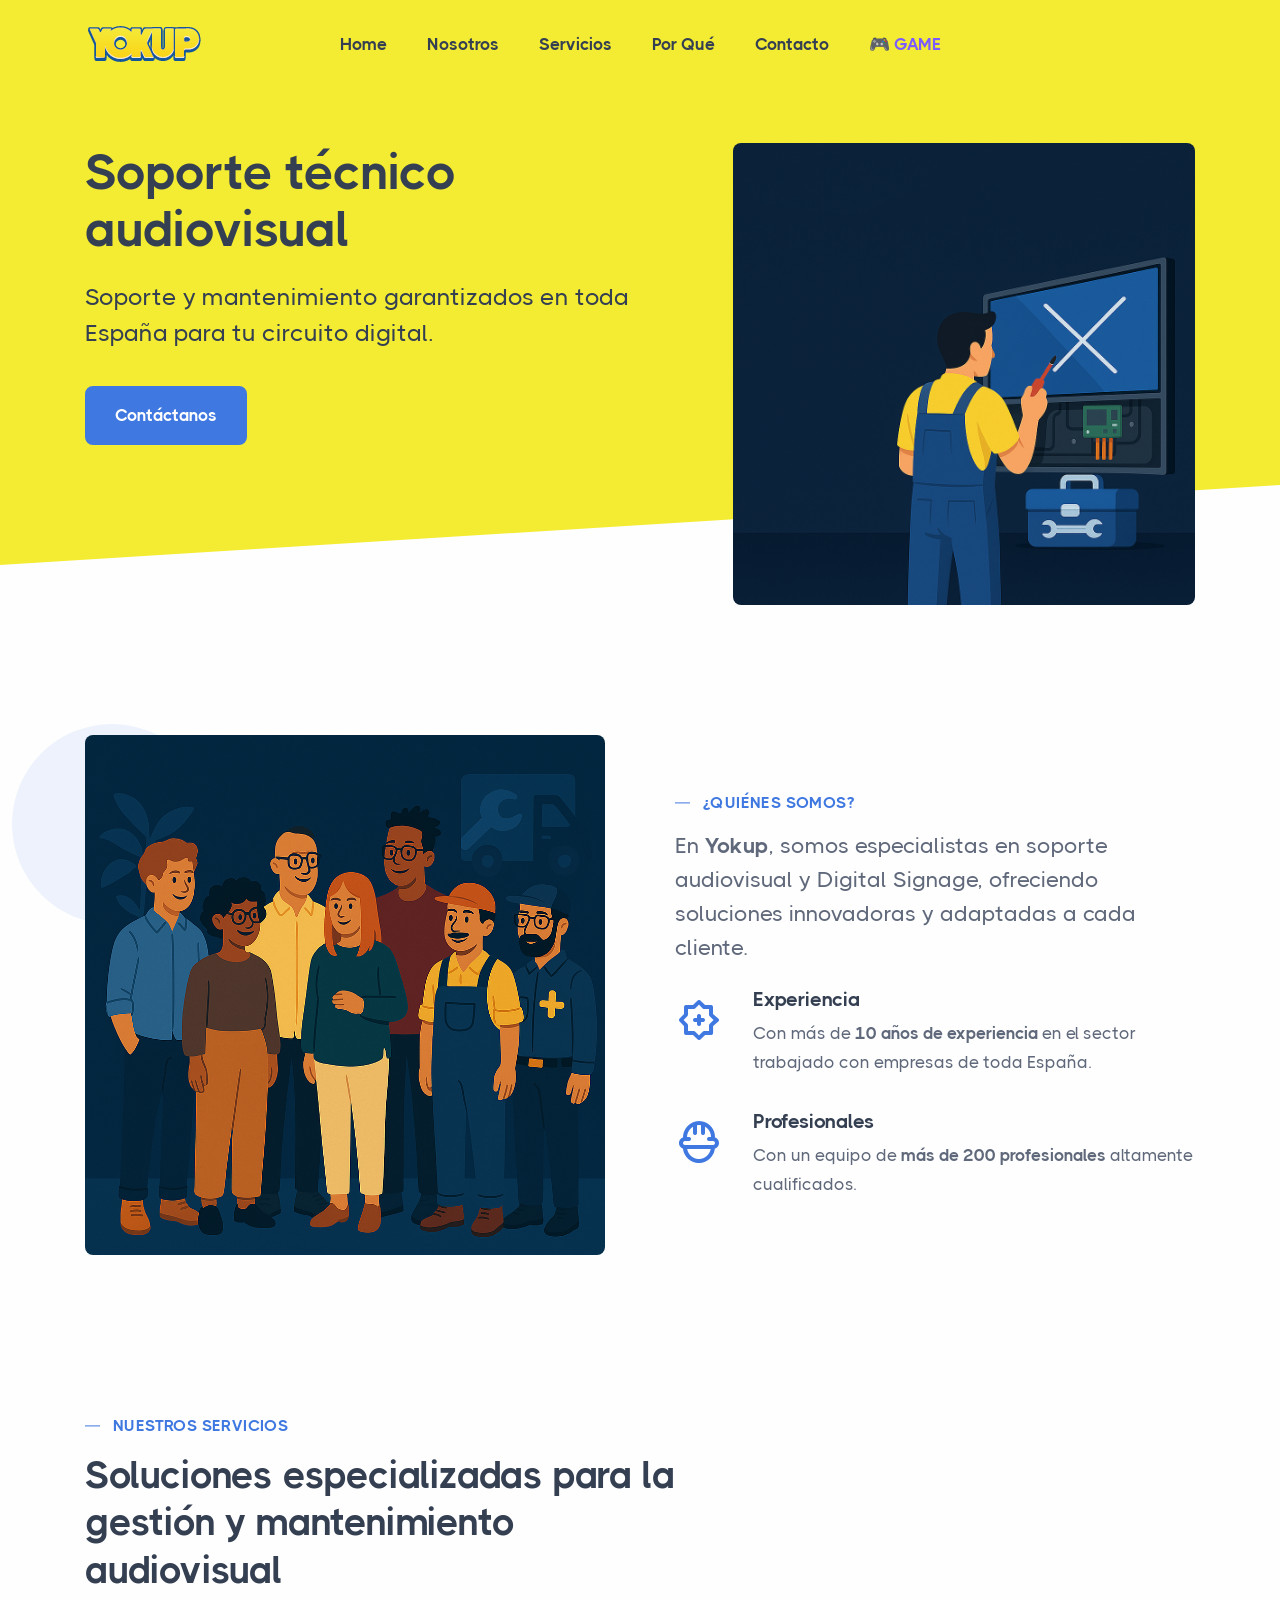
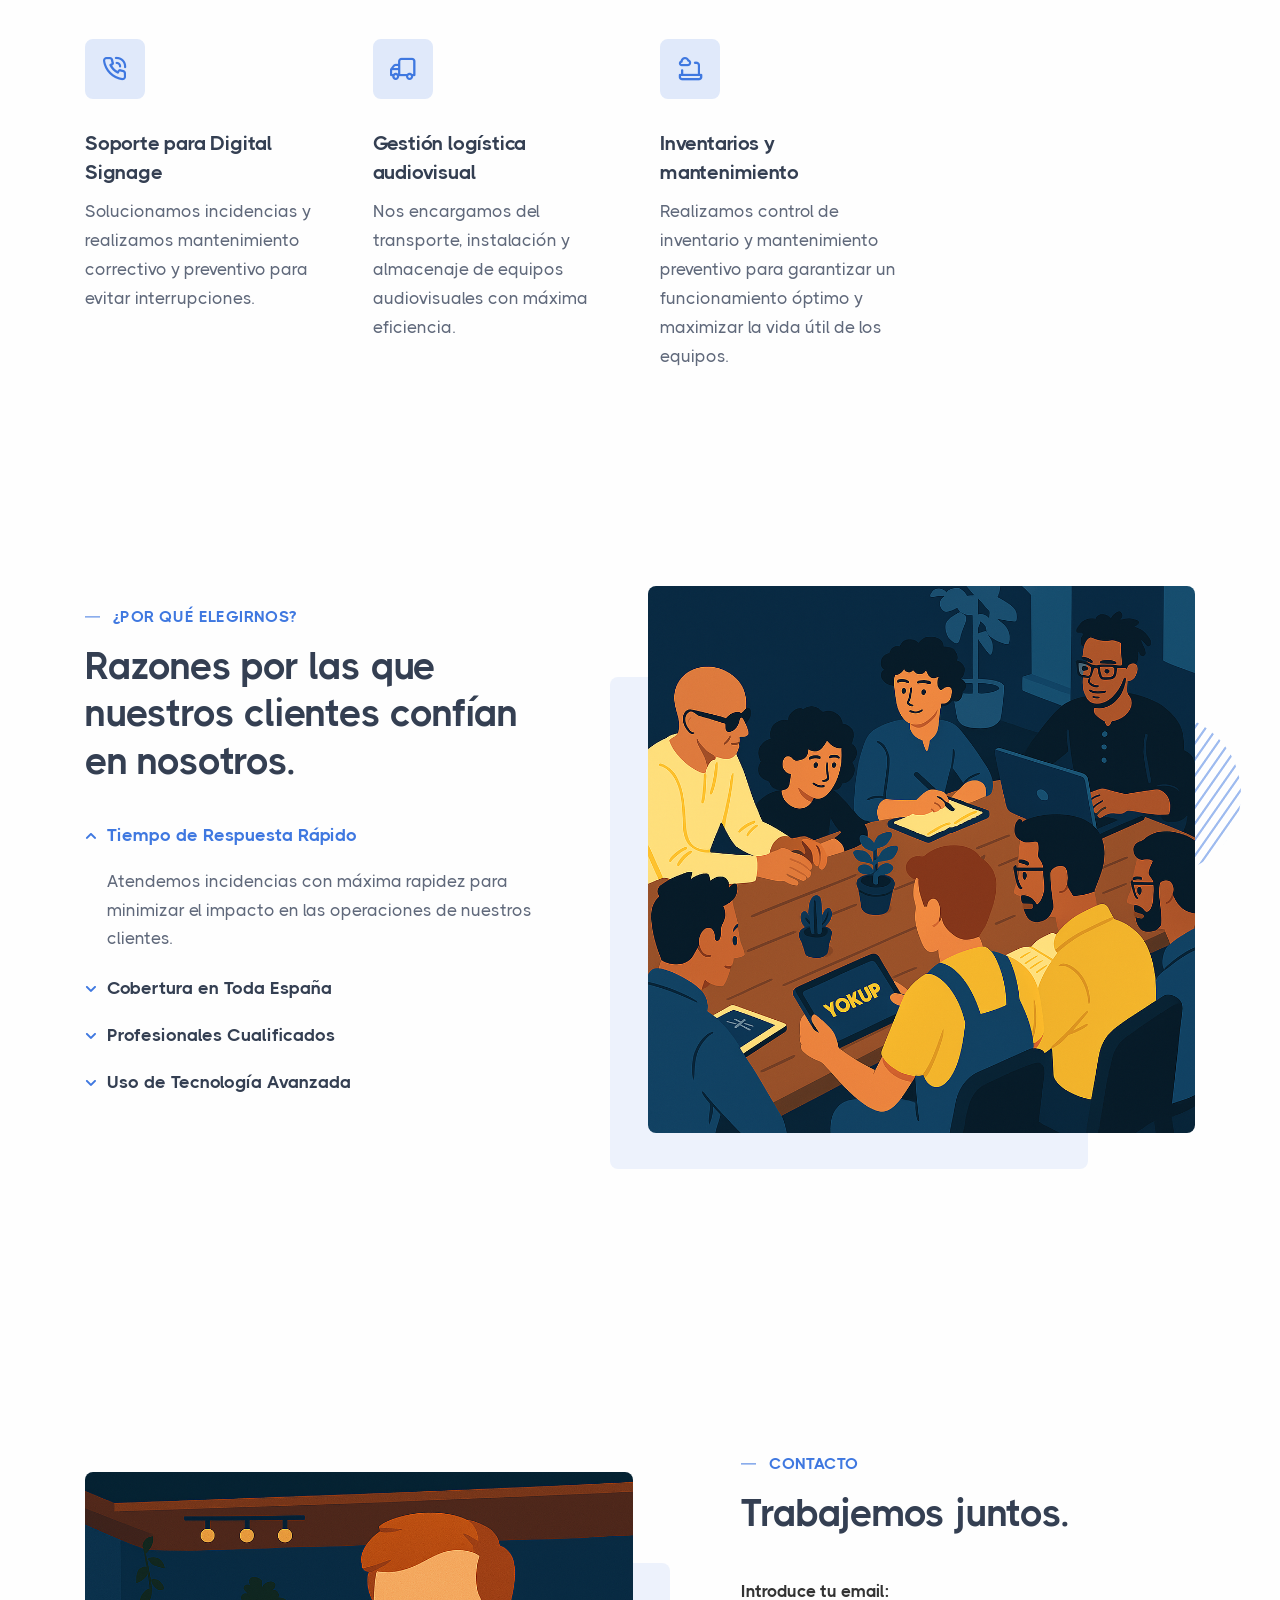
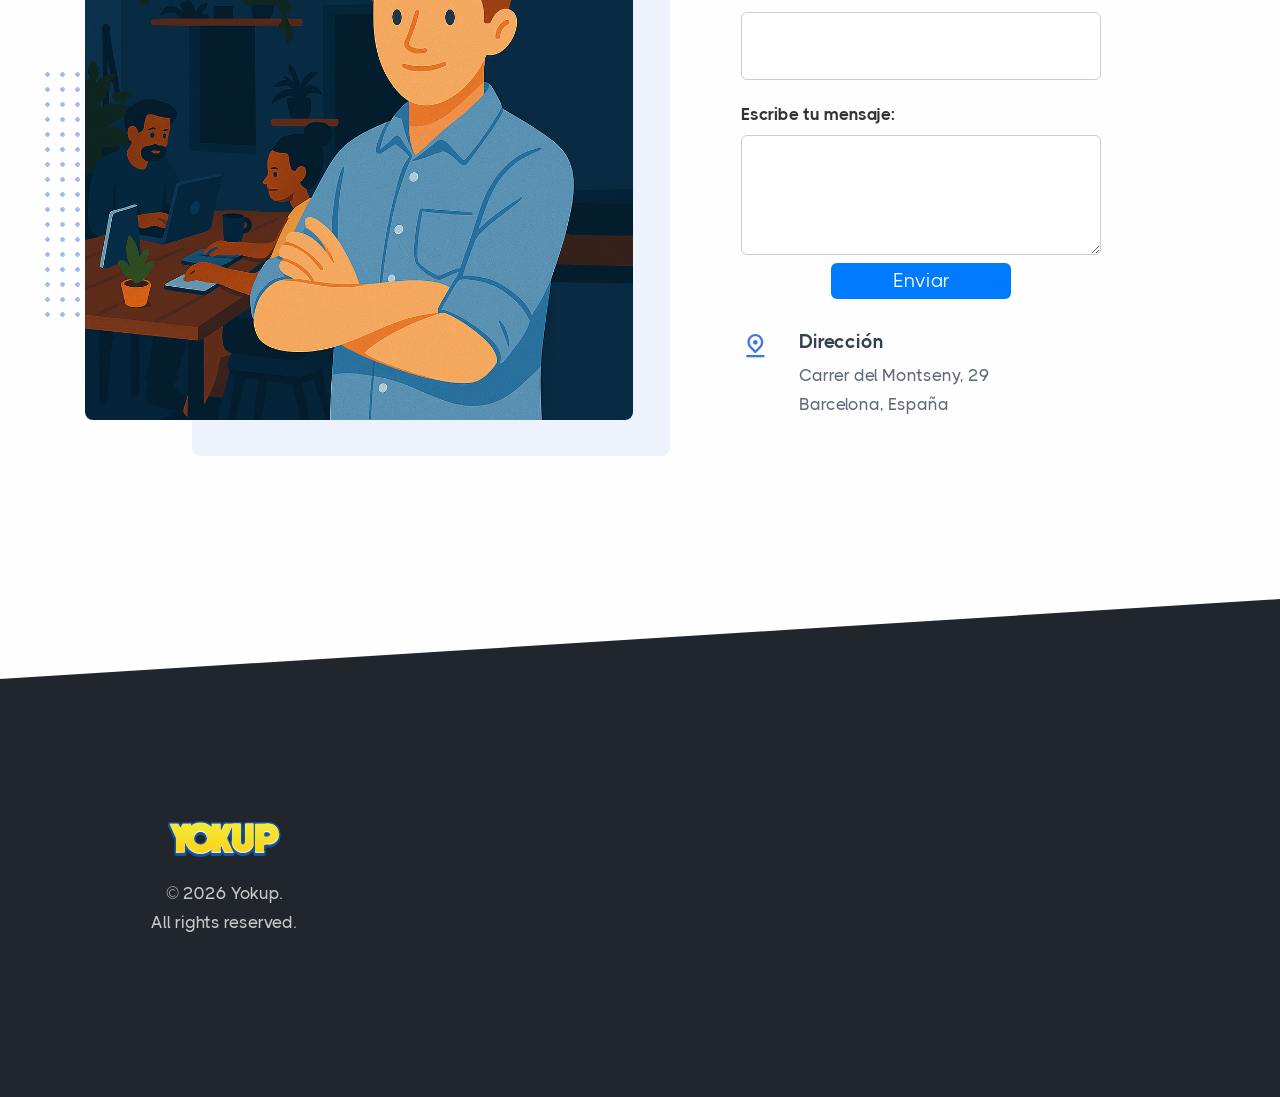
==== commit 536e4b8e: "Publicación: home Yokup importada en / + Arcade movido a /game - Raíz = página pública de www.yokup." ====
--- a/index.html
+++ b/index.html
@@ -1,788 +1,423 @@
 <!DOCTYPE html>
-<html lang="es">
+<html lang="en">
+
 <head>
-<meta charset="UTF-8">
-<meta name="viewport" content="width=device-width, initial-scale=1.0">
-<title>YARIG ARCADE · Liga de Startups</title>
-<link rel="preconnect" href="https://fonts.googleapis.com">
-<link href="https://fonts.googleapis.com/css2?family=Press+Start+2P&family=VT323&display=swap" rel="stylesheet">
-<style>
-  :root{
-    --bg:#0a0612; --bg2:#120a24; --ink:#1c1140; --line:#3b2a6b;
-    --fg:#f4ecff; --muted:#a99bd6; --neon:#39ff14; --neon2:#00e5ff;
-    --pink:#ff2e88; --gold:#ffd200; --purple:#9b5cff;
-    --racional:#ff3b3b; --creativo:#22d3ff;
-  }
-  *{box-sizing:border-box}
-  html,body{margin:0}
-  body{font-family:"VT323",monospace;background:var(--bg);color:var(--fg);min-height:100vh;
-    font-size:19px;line-height:1.25;
-    background-image:
-      radial-gradient(900px 500px at 85% -10%, #2a1060 0%, transparent 60%),
-      radial-gradient(700px 500px at 5% 110%, #07203a 0%, transparent 55%);
-    image-rendering:pixelated;}
-  body::after{content:"";position:fixed;inset:0;pointer-events:none;z-index:9999;
-    background:repeating-linear-gradient(0deg, rgba(0,0,0,.16) 0 1px, transparent 1px 3px);
-    mix-blend-mode:multiply;}
-  body::before{content:"";position:fixed;inset:0;pointer-events:none;z-index:9998;
-    box-shadow:inset 0 0 160px rgba(0,0,0,.7);}
-  .px{font-family:"Press Start 2P",monospace}
-  .wrap{max-width:1180px;margin:0 auto;padding:18px 16px 70px;position:relative;z-index:1}
-  header.top{display:flex;align-items:flex-end;gap:14px;flex-wrap:wrap;margin-bottom:14px}
-  .title{font-size:1.15rem;line-height:1.5;color:var(--neon);
-    text-shadow:0 0 6px var(--neon),3px 3px 0 #0a3d00}
-  .title .sub{display:block;font-size:.5rem;color:var(--neon2);text-shadow:0 0 6px var(--neon2);margin-top:8px;letter-spacing:1px}
-  .hud{margin-left:auto;display:flex;gap:10px;align-items:center;flex-wrap:wrap}
-  .score{font-family:"Press Start 2P";font-size:.6rem;color:var(--gold);text-shadow:0 0 6px var(--gold);
-    border:2px solid var(--gold);padding:8px 11px;background:#1a1400;box-shadow:4px 4px 0 #000;line-height:1.6}
-  .score b{color:#fff}
-  input,select,textarea{font-family:"VT323",monospace;font-size:1.05rem;background:var(--ink);
-    border:2px solid var(--line);color:var(--fg);padding:8px 10px;outline:none}
-  input:focus,select,textarea:focus{border-color:var(--neon2);box-shadow:0 0 0 2px rgba(0,229,255,.25)}
-  .toggle{display:inline-flex;border:2px solid var(--line);background:#0c0820;box-shadow:4px 4px 0 #000}
-  .toggle button{font-family:"Press Start 2P";font-size:.5rem;background:transparent;border:0;color:var(--muted);
-    padding:9px 11px;cursor:pointer}
-  .toggle button.active{background:var(--purple);color:#fff;text-shadow:1px 1px 0 #000}
-  .iconbtn{font-family:"Press Start 2P";font-size:.5rem;border:2px solid var(--line);background:#0c0820;color:var(--muted);
-    padding:9px 10px;cursor:pointer;box-shadow:4px 4px 0 #000}
-  .iconbtn.on{color:var(--neon);border-color:var(--neon)}
-  .cols{display:grid;grid-template-columns:320px 1fr;gap:18px;align-items:start}
-  @media(max-width:860px){.cols{grid-template-columns:1fr}}
-  .panel{border:3px solid var(--line);background:linear-gradient(180deg,#140b2c,#0d0820);box-shadow:6px 6px 0 #000}
-  .panel .ph{font-family:"Press Start 2P";font-size:.62rem;color:var(--neon2);padding:11px 12px;
-    border-bottom:2px solid var(--line);text-shadow:0 0 6px var(--neon2)}
-  .panel .pb{padding:13px}
-  label.fld{font-family:"Press Start 2P";display:block;font-size:.5rem;color:var(--muted);margin:12px 0 6px;letter-spacing:.5px}
-  label.fld:first-child{margin-top:0}
-  input,select,textarea{width:100%}
-  .btn{font-family:"Press Start 2P";font-size:.6rem;width:100%;margin-top:14px;cursor:pointer;color:#fff;
-    background:linear-gradient(180deg,var(--pink),#b3105a);border:0;border-bottom:4px solid #7a0a3d;
-    padding:13px;box-shadow:4px 4px 0 #000;text-shadow:1px 1px 0 #000}
-  .btn:active{transform:translate(2px,2px);box-shadow:2px 2px 0 #000}
-  .btn.green{background:linear-gradient(180deg,#39ff14,#1f9e08);border-bottom-color:#0c5e00;color:#062b00;text-shadow:none}
-  .btn.blue{background:linear-gradient(180deg,#00e5ff,#0088aa);border-bottom-color:#005f77;color:#022}
-  .row2{display:flex;gap:8px}
-  .row2 select{flex:1}
-  .hint{font-size:.95rem;color:var(--muted);min-height:20px;margin-top:8px}
-  .hint b{color:var(--fg)}
-  .coverage{display:flex;flex-wrap:wrap;gap:6px;margin-top:8px}
-  .chip{font-family:"Press Start 2P";font-size:.42rem;padding:6px 7px;border:2px solid var(--line);background:#0c0820;color:#5d4f8f}
-  .chip.filled{color:var(--neon);border-color:#2a6b1f;text-shadow:0 0 5px var(--neon)}
-  .sect{font-family:"Press Start 2P";font-size:.6rem;color:var(--gold);margin:0 0 10px;text-shadow:0 0 6px var(--gold)}
-  .grid{display:grid;grid-template-columns:repeat(auto-fill,minmax(250px,1fr));gap:14px}
-  .pc{border:3px solid var(--line);background:#0e0a22;box-shadow:5px 5px 0 #000;cursor:pointer;
-    transition:transform .08s;position:relative;overflow:hidden}
-  .pc:hover{transform:translate(-2px,-2px);box-shadow:7px 7px 0 #000;border-color:var(--neon2)}
-  .pc .side{position:absolute;top:0;left:0;width:5px;height:100%}
-  .pc.racional .side{background:var(--racional);box-shadow:0 0 10px var(--racional)}
-  .pc.creativo .side{background:var(--creativo);box-shadow:0 0 10px var(--creativo)}
-  .pc .row{display:flex;gap:11px;padding:13px 13px 8px}
-  .ava{width:54px;height:54px;flex:none;display:flex;align-items:center;justify-content:center;font-size:30px;
-    border:2px solid var(--line);background:#1a1140;box-shadow:0 0 12px rgba(155,92,255,.4)}
-  .pc .nm{font-size:1.15rem;font-weight:700;color:#fff}
-  .pc .tt{font-size:.92rem;color:var(--muted)}
-  .lv{font-family:"Press Start 2P";font-size:.5rem;color:var(--gold);text-shadow:0 0 5px var(--gold);margin-top:5px}
-  .xpbar{height:12px;border:2px solid var(--line);background:#070512;margin:8px 13px 0;position:relative}
-  .xpfill{height:100%;background:repeating-linear-gradient(90deg,var(--neon) 0 6px,#23c000 6px 8px);box-shadow:0 0 8px var(--neon);transition:width .4s}
-  .pc .mentor{font-family:"Press Start 2P";font-size:.45rem;color:var(--muted);padding:9px 13px 13px;line-height:1.7}
-  .pc .mentor b{color:var(--neon2)}
-  .deptchip{display:inline-block;font-family:"Press Start 2P";font-size:.4rem;color:var(--purple);border:1px solid var(--line);padding:3px 6px;margin:0 13px 11px}
-  .qbadge{position:absolute;top:8px;right:8px;font-family:"Press Start 2P";font-size:.42rem;color:#062b00;
-    background:var(--neon);padding:4px 6px;box-shadow:0 0 8px var(--neon)}
-  .empty{font-family:"Press Start 2P";font-size:.55rem;color:var(--muted);text-align:center;padding:40px 16px;line-height:2}
-  .ov{position:fixed;inset:0;z-index:200;background:rgba(4,2,12,.82);display:none;align-items:center;justify-content:center;padding:16px}
-  .ov.show{display:flex}
-  .modal{width:min(640px,96vw);max-height:92vh;overflow:auto;border:3px solid var(--neon2);
-    background:linear-gradient(180deg,#160c30,#0b0720);box-shadow:0 0 0 3px #000,8px 8px 0 #000}
-  .mh{display:flex;align-items:center;gap:13px;padding:15px;border-bottom:2px solid var(--line)}
-  .mh .ava{width:62px;height:62px;font-size:34px}
-  .mh .nm{font-size:1.3rem;color:#fff}
-  .mh .mt{font-size:.95rem;color:var(--muted)}
-  .mh .x{margin-left:auto;font-family:"Press Start 2P";font-size:.7rem;color:var(--pink);cursor:pointer;border:2px solid var(--line);padding:8px 11px;background:#0c0820}
-  .mbody{padding:15px}
-  .mentorbox{display:flex;gap:11px;align-items:flex-start;margin-bottom:6px}
-  .mentorbox .ma{font-size:38px;flex:none;filter:drop-shadow(0 0 8px var(--purple))}
-  .bubble{flex:1;border:2px solid var(--line);background:#0d0822;padding:11px;position:relative;font-size:1.05rem;color:#efe8ff;min-height:30px}
-  .bubble .who{font-family:"Press Start 2P";font-size:.5rem;color:var(--neon2);margin-bottom:7px}
-  .missions{margin-top:14px;display:flex;flex-direction:column;gap:9px}
-  .mission{display:flex;gap:10px;align-items:flex-start;border:2px solid var(--line);background:#0e0a22;padding:11px}
-  .mission.done{border-color:#2a6b1f;background:#0a1a06}
-  .mission .chk{font-family:"Press Start 2P";font-size:.7rem;width:30px;height:30px;flex:none;border:2px solid var(--line);
-    background:#070512;color:var(--neon);display:flex;align-items:center;justify-content:center;cursor:pointer}
-  .mission.done .chk{background:var(--neon);color:#062b00}
-  .mission .mx{font-size:1.05rem}
-  .mission.done .mx{color:var(--muted);text-decoration:line-through}
-  .mq{font-family:"Press Start 2P";font-size:.4rem;color:var(--gold);margin-left:auto;flex:none;align-self:center}
-  .loading{font-family:"Press Start 2P";font-size:.55rem;color:var(--neon);text-align:center;padding:14px;animation:bl 1s steps(2) infinite}
-  @keyframes bl{50%{opacity:.35}}
-  .err{color:var(--pink);font-size:1rem;border:2px solid var(--pink);padding:10px;margin-top:10px}
-  .foot{font-family:"Press Start 2P";font-size:.45rem;color:#5d4f8f;text-align:center;margin-top:24px;line-height:2.2}
-  .tabs{display:flex;gap:8px;margin-bottom:12px;flex-wrap:wrap}
-  .tab{font-family:"Press Start 2P";font-size:.55rem;color:var(--muted);background:#0c0820;border:2px solid var(--line);
-    border-bottom:4px solid #000;padding:11px 13px;cursor:pointer;box-shadow:3px 3px 0 #000}
-  .tab.active{color:var(--gold);border-color:var(--gold);text-shadow:0 0 6px var(--gold)}
-  .tab:active{transform:translate(1px,1px)}
-  .streak{position:absolute;bottom:9px;right:10px;font-family:"Press Start 2P";font-size:.5rem;color:var(--gold);text-shadow:0 0 6px #ff7b00}
-  .rank{border:3px solid var(--line);background:#0c0820;box-shadow:5px 5px 0 #000}
-  .rrow{display:flex;align-items:center;gap:12px;padding:12px 13px;border-bottom:2px solid #1c1140}
-  .rrow:last-child{border-bottom:0}
-  .rrow .pos{font-family:"Press Start 2P";font-size:.7rem;width:42px;text-align:center;color:var(--muted)}
-  .rrow.p1 .pos{color:var(--gold);text-shadow:0 0 8px var(--gold)}
-  .rrow.p2 .pos{color:#cfd8ff} .rrow.p3 .pos{color:#ff9d5c}
-  .rrow.p1{background:linear-gradient(90deg,rgba(255,210,0,.10),transparent)}
-  .rrow.active-su{outline:2px solid var(--neon2);outline-offset:-2px}
-  .rrow .rava{font-size:26px;width:40px;text-align:center}
-  .rrow .rnm{font-size:1.15rem;color:#fff}
-  .rrow .rsub{font-size:.9rem;color:var(--muted)}
-  .rrow .rxp{margin-left:auto;text-align:right;flex:none}
-  .rrow .rxp b{font-family:"Press Start 2P";font-size:.6rem;color:var(--neon);text-shadow:0 0 6px var(--neon)}
-  .rrow .rxp small{display:block;font-size:.85rem;color:var(--gold)}
-  .rrow .go{font-family:"Press Start 2P";font-size:.45rem;color:var(--neon2);cursor:pointer;border:2px solid var(--line);background:#0c0820;padding:7px 8px;margin-left:10px;flex:none}
-  .medgrid{display:grid;grid-template-columns:repeat(auto-fill,minmax(150px,1fr));gap:12px}
-  .medal{border:2px solid var(--line);background:#0c0820;box-shadow:4px 4px 0 #000;padding:14px 12px;text-align:center;opacity:.4;filter:grayscale(1)}
-  .medal.got{opacity:1;filter:none;border-color:var(--gold);box-shadow:0 0 14px rgba(255,210,0,.3),4px 4px 0 #000}
-  .medal .me{font-size:34px;line-height:1.4}
-  .medal .mn{font-family:"Press Start 2P";font-size:.5rem;color:var(--gold);margin-top:6px;line-height:1.5}
-  .medal .md{font-size:.92rem;color:var(--muted);margin-top:6px;line-height:1.25}
-  .medal.got .mn{text-shadow:0 0 6px var(--gold)}
-  /* yarig real */
-  .ybar{display:flex;gap:10px;flex-wrap:wrap;align-items:center;margin:0 0 6px}
-  .ystat{font-family:"Press Start 2P";font-size:.55rem;border:2px solid var(--neon2);color:var(--neon2);background:#06141a;padding:10px 12px;box-shadow:3px 3px 0 #000;line-height:1.6}
-  .ystat b{color:#fff;font-size:.7rem}
-  .ytask{border:3px solid var(--line);background:#0e0a22;box-shadow:4px 4px 0 #000;padding:13px;margin-bottom:11px}
-  .ytask .yh{font-size:.92rem;color:var(--muted)}
-  .ytask .yd{font-size:1.12rem;color:#fff;margin:5px 0}
-  .ytask .ymeta{display:flex;gap:9px;flex-wrap:wrap;align-items:center;margin-top:8px;font-size:.95rem;color:var(--muted)}
-  .sbadge{font-family:"Press Start 2P";font-size:.45rem;padding:5px 8px;border:2px solid}
-  .sbadge.proc{color:var(--neon);border-color:#2a6b1f;background:#0a1a06}
-  .sbadge.pend{color:var(--neon2);border-color:#155;background:#04141a}
-  .sbadge.fin{color:var(--muted);border-color:var(--line);background:#0c0820}
-  .ysec{font-family:"Press Start 2P";font-size:.5rem;color:var(--gold);margin:18px 0 10px;text-shadow:0 0 6px var(--gold)}
-  .docbody{padding:16px;max-height:78vh;overflow:auto}
-  .dlvl{border-left:3px solid var(--neon2);padding:2px 0 10px 12px;margin-bottom:4px}
-  .dlvl .dt{font-family:"Press Start 2P";font-size:.55rem;color:var(--neon);margin-bottom:6px;text-shadow:0 0 5px var(--neon)}
-  .dlvl .dd{font-size:1.04rem;color:var(--muted);line-height:1.3}
-  #toast{position:fixed;left:50%;top:22%;transform:translateX(-50%) scale(0);z-index:500;
-    font-family:"Press Start 2P";font-size:1rem;color:var(--gold);text-shadow:0 0 10px var(--gold),4px 4px 0 #000;
-    border:3px solid var(--gold);background:#1a1400;padding:18px 26px;box-shadow:0 0 0 3px #000;transition:transform .25s}
-  #toast.show{transform:translateX(-50%) scale(1)}
-</style>
+
+  <!-- Google Tag Manager -->
+<script>(function(w,d,s,l,i){w[l]=w[l]||[];w[l].push({'gtm.start':
+  new Date().getTime(),event:'gtm.js'});var f=d.getElementsByTagName(s)[0],
+  j=d.createElement(s),dl=l!='dataLayer'?'&l='+l:'';j.async=true;j.src=
+  'https://www.googletagmanager.com/gtm.js?id='+i+dl;f.parentNode.insertBefore(j,f);
+  })(window,document,'script','dataLayer','GTM-KCZZKDBX');</script>
+  <!-- End Google Tag Manager -->
+
+  <!-- Google tag (gtag.js) -->
+<script async src="https://www.googletagmanager.com/gtag/js?id=G-LX7HV9DFYB"></script>
+<script>
+  window.dataLayer = window.dataLayer || [];
+  function gtag(){dataLayer.push(arguments);}
+  gtag('js', new Date());
+
+  gtag('config', 'G-LX7HV9DFYB');
+</script>
+
+  <meta charset="utf-8">
+  <meta name="viewport" content="width=device-width, initial-scale=1.0">
+  <meta name="description" content="An impressive and flawless site template that includes various UI elements and countless features, attractive ready-made blocks and rich pages, basically everything you need to create a unique and professional website.">
+  <title>Yokup -Soporte técnico audiovisual</title>
+  <link rel="shortcut icon" href="assets/img/logo-dark.png">
+  <link rel="stylesheet" href="assets/css/plugins.css">
+  <link rel="stylesheet" href="assets/css/style.css">
+  <link rel="stylesheet" href="assets/css/colors/blue.css">
+  <link rel="preload" href="assets/css/fonts/thicccboi.css" as="style" onload="this.rel='stylesheet'">
 </head>
+
 <body>
-<div class="wrap">
-  <header class="top">
-    <div class="title px">YARIG<span style="color:var(--pink)"> ARCADE</span>
-      <span class="sub">LIGA DE STARTUPS · MENTORES DEL CONSEJO</span></div>
-    <div class="hud">
-      <div class="score">HI-SCORE<br><b id="hiScore">0</b> XP · <b id="teamLv">0</b> LV</div>
-      <select id="startupSel" class="px" title="Startup activa"></select>
-      <button class="iconbtn" id="newStartupBtn" title="Nueva startup">＋ STARTUP</button>
-      <button class="iconbtn" id="renStartupBtn" title="Renombrar startup">✎</button>
-      <input id="leagueCode" class="px" placeholder="CÓDIGO LIGA" autocomplete="off" style="width:120px;font-size:.5rem;padding:10px 8px" title="Código de liga compartido">
-      <button class="iconbtn" id="cloudBtn" title="Sincronizar liga en la nube">☁ SYNC</button>
-      <div class="toggle" id="genToggle">
-        <button data-gen="legend" class="active">★ LEYENDAS</button>
-        <button data-gen="modern">▶ COETÁNEOS</button>
+  <!-- Google Tag Manager (noscript) -->
+<noscript><iframe src="https://www.googletagmanager.com/ns.html?id=GTM-KCZZKDBX"
+  height="0" width="0" style="display:none;visibility:hidden"></iframe></noscript>
+  <!-- End Google Tag Manager (noscript) -->
+  <div class="content-wrapper">
+    <header class="wrapper bg-dark">
+      <nav class="navbar navbar-expand-lg center-nav transparent navbar-dark">
+        <div class="container flex-lg-row flex-nowrap align-items-center">
+          <div class="navbar-brand w-100">
+            <a href="index.html">
+              <img class="logo-dark" src="assets/img/logo-dark.png" alt="" />
+              <img class="logo-light" src="assets/img/logo-light.png"  alt="" />
+            </a>
+          </div>
+          <div class="navbar-collapse offcanvas offcanvas-nav offcanvas-start">
+            <div class="offcanvas-header d-lg-none">
+              <h3 class="text-dark fs-30 mb-0">Yokup</h3>
+              <button type="button" class="btn-close btn-close-white" data-bs-dismiss="offcanvas" aria-label="Close"></button>
+            </div>
+            <div class="offcanvas-body ms-lg-auto d-flex flex-column h-100">
+              <ul class="navbar-nav">
+                <li class="nav-item"><a class="nav-link scroll active" href="index.html#home">Home</a></li>
+                <li class="nav-item"><a class="nav-link scroll" href="index.html#nosotros">Nosotros</a></li>
+                <li class="nav-item"><a class="nav-link scroll" href="index.html#servicios">Servicios</a></li>
+                <li class="nav-item"><a class="nav-link scroll" href="index.html#porque">Por Qué</a></li>
+                <li class="nav-item"><a class="nav-link scroll" href="index.html#contacto">Contacto</a></li>
+                <li class="nav-item"><a class="nav-link" href="game/" style="color:#7c5cff;font-weight:700">🎮 GAME</a></li>
+              </ul>
+              <!-- /.navbar-nav -->
+              <div class="offcanvas-footer d-lg-none">
+              </div>
+              <!-- /.offcanvas-footer -->
+            </div>
+            <!-- /.offcanvas-body -->
+          </div>
+          <!-- /.navbar-collapse -->
+          <div class="navbar-other w-100 d-flex ms-auto">
+            <ul class="navbar-nav flex-row align-items-center ms-auto">             
+              <li class="nav-item d-lg-none">
+                <button class="hamburger offcanvas-nav-btn"><span></span></button>
+              </li>
+            </ul>
+            <!-- /.navbar-nav -->
+          </div>
+          <!-- /.navbar-other -->
+        </div>
+        <!-- /.container -->
+      </nav>
+      <!-- /.navbar -->
+      <div class="offcanvas offcanvas-top bg-light" id="offcanvas-search" data-bs-scroll="true">
+        <div class="container d-flex flex-row py-6">
+          <form class="search-form w-100">
+            <input id="search-form" type="text" class="form-control" placeholder="Type keyword and hit enter">
+          </form>
+          <!-- /.search-form -->
+          <button type="button" class="btn-close" data-bs-dismiss="offcanvas" aria-label="Close"></button>
+        </div>
+        <!-- /.container -->
       </div>
-      <button class="iconbtn on" id="sfxBtn" title="Sonido">♪ SFX</button>
-      <button class="iconbtn" id="docsBtn" title="Docs / evolución">❔ DOCS</button>
+      <!-- /.offcanvas -->
+    </header>
+    <!-- /header -->
+    <span id="home"></span>
+    <section class="wrapper bg-dark angled lower-start">
+      <div class="container pt-7 pt-md-11 pb-8">
+        <div class="row gx-0 gy-10 align-items-center">
+          <div class="col-lg-6" data-cues="slideInDown" data-group="page-title" data-delay="600">
+            <h1 class="display-1 text-dark mb-4">Soporte técnico audiovisual <span class="typer text-primary text-nowrap" data-delay="100" data-words="rápido, eficiente"></span><span class="cursor text-primary" data-owner="typer"></span></h1>
+            <p class="lead fs-24 lh-sm text-dark mb-7 pe-md-18 pe-lg-0 pe-xxl-15">Soporte y mantenimiento garantizados en toda España para tu circuito digital.</p>
+            <div>
+              <a class="btn btn-lg btn-primary rounded" href="index.html#contacto">Contáctanos</a>
+            </div>
+          </div>
+          <!-- /column -->
+          <div class="col-lg-5 offset-lg-1 mb-n18" data-cues="slideInDown">
+            <div class="position-relative">
+              <figure class="rounded"><img src="assets/img/yokup-trabajo.png" alt=""></figure>
+            </div>
+            <!-- /div -->
+          </div>
+          <!-- /column -->
+        </div>
+        <!-- /.row -->
+      </div>
+      <!-- /.container -->
+    </section>
+    <span id="nosotros"></span>
+    <!-- /section -->
+    <section class="wrapper bg-light">
+      <div class="container pt-19 pt-md-21 pb-16 pb-md-18">
+        <div class="row gx-lg-8 gx-xl-12 gy-10 mb-14 mb-md-18 align-items-center">
+          <div class="col-md-8 col-lg-6 position-relative">
+            <div class="shape bg-soft-primary rounded-circle rellax w-20 h-20" data-rellax-speed="1" style="top: -2rem; left: -1.9rem; transform: translate3d(0px, -2px, 0px);"></div>
+            <figure class="rounded"><img src="assets/img/yokup-team2.png"  alt=""></figure>
+          </div>
+          <!--/column -->
+          <div class="col-lg-6">
+            <h2 class="fs-16 text-uppercase text-line text-primary mb-3">¿Quiénes somos?</h2>
+            <p class="lead fs-lg">
+                En <strong>Yokup</strong>, somos especialistas en soporte audiovisual y Digital Signage, ofreciendo soluciones innovadoras y adaptadas a cada cliente.
+            </p>
+            
+            <div class="row gx-xl-10 gy-6">
+                <div class="col-md-12">
+                    <div class="d-flex flex-row">
+                        <div class="icon text-primary fs-48 me-6 mt-n1"> 
+                          <i class="uil uil-brightness-plus"></i> 
+                        </div>
+                        <div>
+                            <h4 class="mb-1">Experiencia</h4>
+                            <p class="mb-0">Con más de <strong>10 años de experiencia</strong> en el sector trabajado con empresas de toda España.</p>
+                        </div>
+                    </div>
+                </div>
+                <!--/column -->
+                <div class="col-md-12">
+                    <div class="d-flex flex-row">
+                        <div class="icon text-primary fs-48 me-6 mt-n1"> 
+                          <i class="uil uil-constructor"></i> 
+                        </div>
+                        <div>
+                            <h4 class="mb-1">Profesionales</h4>
+                            <p class="mb-0">Con un equipo de <strong>más de 200 profesionales</strong> altamente cualificados. </p>
+                        </div>
+                    </div>
+                </div>
+                <!--/column -->
+            </div>
+            <span id="servicios"></span>
+            <!--/.row -->
+        </div>
+          <!--/column -->
+        </div>
+        
+        <!-- /.row -->
+        <div class="row" >
+          <div class="col-lg-8 col-xl-7 col-xxl-6">
+            <h2 class="fs-16 text-uppercase text-line text-primary mb-3">Nuestros Servicios</h2>
+            <h3 class="display-4 mb-9">Soluciones especializadas para la gestión y mantenimiento audiovisual</h3>
+          </div>
+          <!-- /column -->
+        </div>
+        <!-- /.row -->
+        <div class="row gx-md-8 gy-8 mb-14 mb-md-18">
+            <div class="col-md-6 col-lg-3">
+                <div class="icon btn btn-block btn-lg btn-soft-primary pe-none mb-6"> 
+                    <i class="uil uil-phone-volume"></i> 
+                </div>
+                <h4>Soporte para Digital Signage</h4>
+                <p class="mb-3">Solucionamos incidencias y realizamos mantenimiento correctivo y preventivo para evitar interrupciones.</p>
+            </div>
+            <!--/column -->
+            <div class="col-md-6 col-lg-3">
+                <div class="icon btn btn-block btn-lg btn-soft-primary pe-none mb-6"> 
+                    <i class="uil uil-truck"></i> 
+                </div>
+                <h4>Gestión logística audiovisual</h4>
+                <p class="mb-3">Nos encargamos del transporte, instalación y almacenaje de equipos audiovisuales con máxima eficiencia.</p>
+            </div>
+            <!--/column -->
+            <div class="col-md-6 col-lg-3">
+                <div class="icon btn btn-block btn-lg btn-soft-primary pe-none mb-6"> 
+                    <i class="uil uil-laptop-cloud"></i> 
+                </div>
+                <h4>Inventarios y mantenimiento</h4>
+                <p class="mb-3">Realizamos control de inventario y mantenimiento preventivo para garantizar un funcionamiento óptimo y maximizar la vida útil de los equipos.</p>
+            </div>
+            <!--/column -->
+
+            <span id="porque"></span>
+            <!--/column -->
+        </div>
+
+        <!--/.row -->
+        <!--<div class="row gy-10 gy-sm-13 gx-lg-3 mb-16 mb-md-18 align-items-center">
+          <div class="col-md-8 col-lg-6 position-relative">
+            <div class="shape bg-dot primary rellax w-17 h-21" data-rellax-speed="1" style="top: -2rem; left: -1.9rem;"></div>
+            <div class="shape rounded bg-soft-primary rellax d-md-block" data-rellax-speed="0" style="bottom: -1.8rem; right: -1.5rem; width: 85%; height: 90%; "></div>
+            <figure class="rounded"><img src="./assets/img/photos/about7.jpg" srcset="./assets/img/photos/about7@2x.jpg 2x" alt="" /></figure>
+          </div>-->
+          <!--/column -->
+          <!--<div class="col-lg-5 col-xl-4 offset-lg-1">
+            <h2 class="fs-16 text-uppercase text-line text-primary mb-3">How It Works?</h2>
+            <h3 class="display-4 mb-7">Here are the 3 working steps on success.</h3>
+            <div class="d-flex flex-row mb-6">
+              <div>
+                <span class="icon btn btn-block btn-soft-primary pe-none me-5"><span class="number fs-18">1</span></span>
+              </div>
+              <div>
+                <h4 class="mb-1">Collect Ideas</h4>
+                <p class="mb-0">Nulla vitae elit libero pharetra augue dapibus. Praesent commodo cursus.</p>
+              </div>
+            </div>
+            <div class="d-flex flex-row mb-6">
+              <div>
+                <span class="icon btn btn-block btn-soft-primary pe-none me-5"><span class="number fs-18">2</span></span>
+              </div>
+              <div>
+                <h4 class="mb-1">Data Analysis</h4>
+                <p class="mb-0">Vivamus sagittis lacus vel augue laoreet. Etiam porta sem malesuada magna.</p>
+              </div>
+            </div>
+            <div class="d-flex flex-row">
+              <div>
+                <span class="icon btn btn-block btn-soft-primary pe-none me-5"><span class="number fs-18">3</span></span>
+              </div>
+              <div>
+                <h4 class="mb-1">Finalize Product</h4>
+                <p class="mb-0">Cras mattis consectetur purus sit amet. Aenean lacinia bibendum nulla sed.</p>
+              </div>
+            </div>
+          </div>-->
+          <!--/column -->
+        <!--</div>-->
+        <!--/.row -->
+
+        <div class="row gy-10 gy-sm-13 gx-lg-3 align-items-center">
+          <div class="col-md-8 col-lg-6 offset-lg-1 order-lg-2 position-relative">
+            <div class="shape rounded-circle bg-line primary rellax w-18 h-18" data-rellax-speed="1" style="top: -2rem; right: -1.9rem;"></div>
+            <div class="shape rounded bg-soft-primary rellax d-md-block" data-rellax-speed="0" style="bottom: -1.8rem; left: -1.5rem; width: 85%; height: 90%; "></div>
+            <figure class="rounded"><img src="assets/img/yokup-team.png" alt=""></figure>
+          </div>
+          <!--/column -->
+          <div class="col-lg-5">
+              <h2 class="fs-16 text-uppercase text-line text-primary mb-3">¿Por Qué Elegirnos?</h2>
+              <h3 class="display-4 mb-7">Razones por las que nuestros clientes confían en nosotros.</h3>
+              <div class="accordion accordion-wrapper" id="accordionExample">
+                  <div class="card plain accordion-item">
+                      <div class="card-header" id="headingOne">
+                          <button class="accordion-button" data-bs-toggle="collapse" data-bs-target="#collapseOne"
+                              aria-expanded="true" aria-controls="collapseOne"> Tiempo de Respuesta Rápido </button>
+                      </div>
+                      <div id="collapseOne" class="accordion-collapse collapse show" aria-labelledby="headingOne"
+                          data-bs-parent="#accordionExample">
+                          <div class="card-body">
+                              <p>Atendemos incidencias con máxima rapidez para minimizar el impacto en las operaciones de nuestros clientes.</p>
+                          </div>
+                      </div>
+                  </div>
+                  <div class="card plain accordion-item">
+                      <div class="card-header" id="headingTwo">
+                          <button class="collapsed" data-bs-toggle="collapse" data-bs-target="#collapseTwo"
+                              aria-expanded="false" aria-controls="collapseTwo"> Cobertura en Toda España </button>
+                      </div>
+                      <div id="collapseTwo" class="accordion-collapse collapse" aria-labelledby="headingTwo"
+                          data-bs-parent="#accordionExample">
+                          <div class="card-body">
+                              <p>Brindamos soporte técnico en todo el territorio español, asegurando disponibilidad sin importar la ubicación.</p>
+                          </div>
+                      </div>
+                  </div>
+                  <div class="card plain accordion-item">
+                      <div class="card-header" id="headingThree">
+                          <button class="collapsed" data-bs-toggle="collapse" data-bs-target="#collapseThree"
+                              aria-expanded="false" aria-controls="collapseThree"> Profesionales Cualificados </button>
+                      </div>
+                      <div id="collapseThree" class="accordion-collapse collapse" aria-labelledby="headingThree"
+                          data-bs-parent="#accordionExample">
+                          <div class="card-body">
+                              <p>Nuestro equipo está formado por especialistas con amplia experiencia en soporte audiovisual y digital signage.</p>
+                          </div>
+                      </div>
+                  </div>
+                  <div class="card plain accordion-item">
+                      <div class="card-header" id="headingFour">
+                          <button class="collapsed" data-bs-toggle="collapse" data-bs-target="#collapseFour"
+                              aria-expanded="false" aria-controls="collapseFour"> Uso de Tecnología Avanzada </button>
+                      </div>
+                      <div id="collapseFour" class="accordion-collapse collapse" aria-labelledby="headingFour"
+                          data-bs-parent="#accordionExample">
+                          <div class="card-body">
+                              <p>Empleamos herramientas de última generación para garantizar soluciones eficaces y adaptadas a cada necesidad.</p>
+                          </div>
+                      </div>
+                  </div>
+              </div>
+          </div>
+
+
+          <!--/column -->
+        </div>
+        <!--/.row -->
+      </div>
+      <!-- /.container -->
+    </section>
+    <!-- /section -->
+
+
+    <section class="wrapper bg-light angled upper-end lower-start" id="contacto">
+      <div class="container py-16 py-md-18 position-relative">
+
+        <div class="row gy-10 gy-sm-13 gx-lg-3 align-items-center">
+          <div class="col-md-8 col-lg-6 position-relative">
+            <div class="shape bg-dot primary rellax w-17 h-21" data-rellax-speed="1" style="top: -2rem; left: -1.9rem;"></div>
+            <div class="shape rounded bg-soft-primary rellax d-md-block" data-rellax-speed="0" style="bottom: -1.8rem; right: -1.5rem; width: 85%; height: 90%; "></div>
+            <figure class="rounded"><img src="assets/img/yokup-contacto.png"  alt="" /></figure>
+          </div>
+          <!--/column -->
+          <div class="col-lg-5 col-xl-4 offset-lg-1">
+            <h2 class="fs-16 text-uppercase text-line text-primary mb-3">Contacto</h2>
+            <h2 class="display-4 mb-8">Trabajemos juntos.</h2>
+
+            <div class="formulario">
+              <form
+              action="https://formspree.io/f/mgvanwag"
+              method="POST"
+            >
+              <label>
+                Introduce tu email:
+                <input type="email" name="email">
+              </label>
+              <label>
+                Escribe tu mensaje:
+                <textarea name="message"></textarea>
+              </label>
+              <br
+              <!-- your other form fields go here -->
+              <button id="btn_form" type="submit">Enviar</button>
+            </form>
+            </div>
+            <div class="d-flex flex-row">
+              <div>
+                <br>
+                <div class="icon text-primary fs-28 me-6 mt-n1"> <i class="uil uil-location-pin-alt"></i> </div>
+              </div>
+              <div>
+                <br><h5 class="mb-1">Dirección</h5>
+                <address>Carrer del Montseny, 29<br class="d-none d-md-block" />Barcelona, España</address>
+              </div>
+            </div>
+            <div class="d-flex flex-row">
+
+            </div>
+
+          </div>
+          <!--/column -->
+        </div>
+        <!--/.row -->
+      </div>
+      <!-- /.container -->
+    </section>
+    <!-- /section -->
+  </div>
+  <!-- /.content-wrapper -->
+  <footer class="bg-dark text-inverse">
+    <div class="container pt-17 pt-md-19 pb-13 pb-md-15">
+      <div class="widget-container"=>
+        <div >
+          <div class="widget">
+            <img class="mb-4" src="assets/img/logo-light.png"  alt="" />
+            <p >© <script>
+                document.write(new Date().getUTCFullYear());
+              </script> Yokup. <br class="d-none d-lg-block" />All rights reserved.</p>
+
+            <!-- /.social -->
+          </div>
+          <!-- /.widget -->
+        </div>
+        <!-- /column -->
+        <div class="col-md-4 col-lg-3">
+          
+          <!-- /.widget -->
+        </div>
+        <div class="col-md-4 col-lg-3">
+
+          <!-- /.widget -->
+        </div>
+        <!-- /column -->
+        <div class="col-md-4 col-lg-3">
+
+        <!-- /column -->
+        
+        <!-- /column -->
+      </div>
+      <!--/.row -->
     </div>
-  </header>
-
-  <div class="cols">
-    <div class="panel">
-      <div class="ph">+ NEW PLAYER</div>
-      <div class="pb">
-        <label class="fld">NOMBRE</label>
-        <input id="mName" placeholder="Carlos Silva" autocomplete="off">
-        <label class="fld">ROL EN LA STARTUP</label>
-        <select id="mRole"></select>
-        <div class="hint" id="roleHint"></div>
-        <label class="fld">DEPARTAMENTO</label>
-        <div class="row2">
-          <select id="mDept"></select>
-          <button class="iconbtn" id="newDeptBtn" title="Nuevo departamento">＋</button>
-        </div>
-        <label class="fld">CARGO (OPCIONAL)</label>
-        <input id="mTitle" placeholder="Co-fundador & CEO" autocomplete="off">
-        <button class="btn" id="addBtn">► INSERT COIN</button>
-        <label class="fld" style="margin-top:20px">CONSEJO · COBERTURA</label>
-        <div class="coverage" id="coverage"></div>
-      </div>
-    </div>
-
-    <div>
-      <div class="tabs" id="tabs">
-        <button class="tab active" data-view="liga">🥇 LIGA</button>
-        <button class="tab" data-view="party">🎮 PARTY</button>
-        <button class="tab" data-view="depts">🏢 DEPTS</button>
-        <button class="tab" data-view="rank">🏆 RANKING</button>
-        <button class="tab" data-view="medals">🎖️ MEDALLAS</button>
-        <button class="tab" data-view="yarig">🛰️ YARIG</button>
-      </div>
-      <div id="view-liga">
-        <p class="sect px">🥇 LIGA DE STARTUPS</p>
-        <div class="rank" id="ligaList"></div>
-      </div>
-      <div id="view-party" style="display:none">
-        <p class="sect px" id="teamTitle">PARTY</p>
-        <div class="grid" id="grid"></div>
-        <div class="empty" id="empty">NO PLAYERS YET<br><span style="font-size:.4rem;color:#5d4f8f">INSERTA UN MIEMBRO PARA EMPEZAR</span></div>
-      </div>
-      <div id="view-depts" style="display:none">
-        <p class="sect px" id="deptTitle">🏢 DEPARTAMENTOS</p>
-        <div class="rank" id="deptList"></div>
-        <div class="empty" id="deptEmpty" style="display:none">SIN DEPARTAMENTOS · CREA UNO CON ＋</div>
-      </div>
-      <div id="view-rank" style="display:none">
-        <p class="sect px" id="rankTitle">🏆 LEADERBOARD</p>
-        <div class="rank" id="rankList"></div>
-        <div class="empty" id="rankEmpty" style="display:none">SIN JUGADORES EN ESTA STARTUP</div>
-      </div>
-      <div id="view-medals" style="display:none">
-        <p class="sect px" id="medTitle">🎖️ MEDALLAS</p>
-        <div class="medgrid" id="medGrid"></div>
-      </div>
-      <div id="view-yarig" style="display:none">
-        <p class="sect px">🛰️ YARIG.AI · DATOS REALES</p>
-        <button class="btn blue" id="yarigSync" style="max-width:280px">🔄 SINCRONIZAR YARIG</button>
-        <div id="yarigBody" style="margin-top:14px"></div>
-      </div>
-    </div>
+    <!-- /.container -->
+  </footer>
+  <div class="progress-wrap">
+    <svg class="progress-circle svg-content" width="100%" height="100%" viewBox="-1 -1 102 102">
+      <path d="M50,1 a49,49 0 0,1 0,98 a49,49 0 0,1 0,-98" />
+    </svg>
   </div>
-
-  <div class="foot">LIGA DE STARTUPS · DEPARTAMENTOS · COACHING DEL CONSEJO ADMIRANEXT · DATOS EN ESTE NAVEGADOR</div>
-</div>
-
-<div class="ov" id="ov">
-  <div class="modal">
-    <div class="mh">
-      <div class="ava" id="pmAva">🛰️</div>
-      <div>
-        <div class="nm" id="pmName">—</div>
-        <div class="mt" id="pmRole">—</div>
-        <div class="lv" id="pmLv">LV.1</div>
-      </div>
-      <div class="x px" id="pmClose">X</div>
-    </div>
-    <div class="mbody">
-      <div class="mentorbox">
-        <div class="ma" id="pmMentorEmoji">🏛️</div>
-        <div class="bubble">
-          <div class="who" id="pmMentorName">MENTOR</div>
-          <div id="pmAssessment">Pega las tareas/OKRs de este miembro y pide misiones a su consejero.</div>
-        </div>
-      </div>
-      <label class="fld">TAREAS / OKRs ACTUALES</label>
-      <textarea id="pmTasks" rows="3" placeholder="1) cerrar ronda pre-seed&#10;2) contratar primer comercial&#10;3) definir pricing"></textarea>
-      <button class="btn blue" id="pmAsk">⚡ PEDIR MISIONES AL MENTOR</button>
-      <div id="pmStatus"></div>
-      <div class="missions" id="pmMissions"></div>
-    </div>
-  </div>
-</div>
-
-<div class="ov" id="docOv">
-  <div class="modal">
-    <div class="mh">
-      <div class="ava">📖</div>
-      <div><div class="nm">DOCS · EVOLUCIÓN</div><div class="mt">Yarig Arcade — registro de cambios</div></div>
-      <div class="x px" id="docClose">X</div>
-    </div>
-    <div class="docbody" id="docBody"></div>
-  </div>
-</div>
-
-<div id="toast" class="px"></div>
-
-<script>
-// ── Consejo backend ──
-const COUNCIL_URLS = ["https://macmini.tail48b61c.ts.net/council","https://www.admira.live/council"];
-const COUNCIL_TOKEN = "admira2026";
-const COUNCIL_MODEL = "llama-70b";
-const XP_PER_MISSION = 50;
-const XP_PER_LEVEL = 150;
-// ── Liga en la nube (Cloudflare Worker + KV) ──
-const LIGA_WORKER = "https://yarig-liga-worker.csilvasantin.workers.dev/api/liga";
-const LIGA_KEY = "yarig-liga-2026";
-
-const CONSEJEROS = {
-  CEO:{o:1,role:"Chief Executive Officer",emoji:"🏛️",side:"racional",mentors:"CEO / fundador",legend:"Steve Jobs",modern:"Elon Musk",terr:{legend:"Producto, criterio y foco extremo",modern:"Innovación radical y visión de futuro"}},
-  CTO:{o:2,role:"Chief Technology Officer",emoji:"⚙️",side:"racional",mentors:"CTO / lead técnico",legend:"Steve Wozniak",modern:"Jensen Huang",terr:{legend:"Ingenio técnico y elegancia al construir",modern:"IA, GPUs y plataformas de cómputo"}},
-  COO:{o:3,role:"Chief Operations Officer",emoji:"📋",side:"racional",mentors:"COO / operaciones",legend:"Tim Cook",modern:"Gwynne Shotwell",terr:{legend:"Escala, disciplina y excelencia operativa",modern:"Ejecución a escala y logística"}},
-  CFO:{o:4,role:"Chief Financial Officer",emoji:"💰",side:"racional",mentors:"CFO / finanzas",legend:"Warren Buffett",modern:"Ruth Porat",terr:{legend:"Capital, paciencia y sostenibilidad",modern:"Gestión financiera y crecimiento sostenible"}},
-  CCO:{o:5,role:"Chief Creative Officer",emoji:"💡",side:"creativo",mentors:"CMO / marca & growth",legend:"Walt Disney",modern:"John Lasseter",terr:{legend:"Mundo de marca y experiencia memorable",modern:"Animación, storytelling y creatividad"}},
-  CDO:{o:6,role:"Chief Design Officer",emoji:"🎨",side:"creativo",mentors:"Head of Design / producto",legend:"Dieter Rams",modern:"Jony Ive",terr:{legend:"Orden, función y claridad radical",modern:"Diseño industrial y simplicidad"}},
-  CXO:{o:7,role:"Chief Experience Officer",emoji:"🌐",side:"creativo",mentors:"Head of CX / cliente",legend:"Howard Schultz",modern:"Carlos Ratti",terr:{legend:"Escenografía, inmersión y cohesión sensorial",modern:"Ciudades inteligentes y experiencia urbana"}},
-  CSO:{o:8,role:"Chief Storytelling Officer",emoji:"📖",side:"creativo",mentors:"Head of Story / estrategia",legend:"George Lucas",modern:"Ryan Reynolds",terr:{legend:"Storyworld, expansión y coherencia narrativa",modern:"Marketing viral y narrativa de marca"}},
-};
-const ROLE_KEYS = Object.keys(CONSEJEROS).sort((a,b)=>CONSEJEROS[a].o-CONSEJEROS[b].o);
-const GEN_API = { legend:"leyendas", modern:"coetaneos" };
-const AVATARS = ["🦸","🧑‍🚀","🧙","🤖","🧑‍💻","🦹","🧑‍🔧","🥷","👩‍🚀","🧑‍🎤"];
-
-function uid(){return "x"+Math.random().toString(36).slice(2,9);}
-function esc(s){return String(s==null?"":s).replace(/&/g,"&amp;").replace(/</g,"&lt;").replace(/>/g,"&gt;");}
-const $=id=>document.getElementById(id);
-const today=()=>new Date().toLocaleDateString("en-CA");
-const yesterday=()=>new Date(Date.now()-864e5).toLocaleDateString("en-CA");
-let view="liga";
-
-// ── Estado (v3: liga de startups) ──
-const LS="yarig_startups_v3";
-let state=load();
-function blankStartup(name){return {id:uid(),name:name||"Mi Startup",seenAch:[],departments:[],members:[]};}
-function normalize(d){
-  d.gen=d.gen||"legend"; if(typeof d.sfx!=="boolean")d.sfx=true;
-  if(!d.deviceId)d.deviceId=uid()+uid();
-  if(typeof d.leagueCode!=="string")d.leagueCode="";
-  if(typeof d.cloud!=="boolean")d.cloud=false;
-  if(!Array.isArray(d.remote))d.remote=[];
-  if(!Array.isArray(d.startups)||!d.startups.length)d.startups=[blankStartup("")];
-  d.startups.forEach(s=>{s.id=s.id||uid();s.name=s.name||"Mi Startup";s.seenAch=s.seenAch||[];
-    if(!s.ownerId)s.ownerId=d.deviceId;
-    s.departments=s.departments||[];s.members=s.members||[];
-    s.members.forEach(m=>{if(m.deptId===undefined)m.deptId=null;if(!m.avatar)m.avatar=AVATARS[0];
-      if(typeof m.xp!=="number")m.xp=0;m.missions=m.missions||[];});});
-  if(!d.startups.some(s=>s.id===d.activeId))d.activeId=d.startups[0].id;
-  return d;
-}
-function load(){
-  try{const d=JSON.parse(localStorage.getItem(LS));if(d&&Array.isArray(d.startups)&&d.startups.length)return normalize(d);}catch(e){}
-  let gen="legend",sfx=true,name="",members=null,seen=[];
-  try{const v2=JSON.parse(localStorage.getItem("yarig_startups_v2"));
-    if(v2&&v2.members){members=v2.members;name=v2.startup||"";seen=v2.seenAch||[];gen=v2.gen||gen;sfx=v2.sfx!==false;}}catch(e){}
-  if(!members){try{const v1=JSON.parse(localStorage.getItem("yarig_startups_v1"));
-    if(v1&&v1.members){members=v1.members.map(m=>({...m,xp:0,missions:[],streak:0,lastDay:""}));name=v1.startup||"";}}catch(e){}}
-  const su=blankStartup(name); su.seenAch=seen;
-  su.members=(members||[]).map(m=>({deptId:null,...m}));
-  return normalize({gen,sfx,startups:[su],activeId:su.id});
-}
-function save(){localStorage.setItem(LS,JSON.stringify(state));}
-function cur(){return state.startups.find(s=>s.id===state.activeId)||state.startups[0];}
-
-// ── XP / niveles / consejeros ──
-function levelOf(xp){return Math.floor((xp||0)/XP_PER_LEVEL)+1;}
-function xpInLevel(xp){return (xp||0)%XP_PER_LEVEL;}
-function persona(key){return CONSEJEROS[key][state.gen];}
-function terr(key){return CONSEJEROS[key].terr[state.gen];}
-function suXp(s){return s.members.reduce((n,m)=>n+(m.xp||0),0);}
-function suDone(s){return s.members.reduce((n,m)=>n+(Array.isArray(m.missions)?m.missions.filter(q=>q.done).length:(m.missionsDone||0)),0);}
-
-// ── Liga en la nube ──
-function cleanCode(c){return String(c||"").trim().toUpperCase().replace(/[^A-Z0-9_-]/g,"").slice(0,32);}
-let pushTimer=null, cloudIv=null;
-function schedulePush(){ if(!state.cloud||!state.leagueCode)return; clearTimeout(pushTimer); pushTimer=setTimeout(cloudPushAll,1500); }
-function setCloud(st){ const b=$("cloudBtn"); if(!b)return;
-  b.classList.toggle("on",state.cloud&&st!=="err");
-  b.textContent=!state.cloud?"☁ SYNC":(st==="err"?"☁ ERR":(st==="busy"?"☁ …":"☁ ON")); }
-async function cloudPushAll(){
-  if(!state.cloud||!state.leagueCode)return;
-  setCloud("busy");
-  try{ for(const su of state.startups){
-      await fetch(LIGA_WORKER+"?code="+encodeURIComponent(state.leagueCode),{method:"POST",
-        headers:{"Content-Type":"application/json","X-Liga-Key":LIGA_KEY},
-        body:JSON.stringify({startup:{id:su.id,name:su.name,ownerId:state.deviceId,members:su.members,departments:su.departments}}),
-        signal:AbortSignal.timeout(15000)});
-    } setCloud("ok"); }catch(e){ setCloud("err"); }
-}
-async function cloudPull(){
-  if(!state.leagueCode)return;
-  try{
-    const res=await fetch(LIGA_WORKER+"?code="+encodeURIComponent(state.leagueCode),
-      {headers:{"X-Liga-Key":LIGA_KEY},signal:AbortSignal.timeout(15000)});
-    if(!res.ok){setCloud("err");return;}
-    const d=await res.json(); const localIds=new Set(state.startups.map(s=>s.id));
-    state.remote=(d.startups||[]).filter(s=>!localIds.has(s.id));
-    save(); renderLiga(); setCloud("ok");
-  }catch(e){ setCloud("err"); }
-}
-function startCloudIv(){ if(cloudIv)clearInterval(cloudIv); cloudIv=setInterval(cloudPull,30000); }
-function stopCloudIv(){ if(cloudIv)clearInterval(cloudIv); cloudIv=null; }
-function toggleCloud(){
-  const code=cleanCode($("leagueCode").value);
-  if(!code){ $("leagueCode").focus(); return; }
-  state.leagueCode=code; state.cloud=!state.cloud; save();
-  if(state.cloud){ cloudPushAll().then(cloudPull); startCloudIv(); }
-  else { stopCloudIv(); state.remote=[]; save(); renderLiga(); }
-  setCloud(state.cloud?"ok":""); sfxClick();
-}
-function ligaStartups(){
-  const localIds=new Set(state.startups.map(s=>s.id));
-  const remotes=(state.remote||[]).filter(s=>!localIds.has(s.id)).map(s=>({...s,_remote:true}));
-  return [...state.startups.map(s=>({...s,_remote:false})),...remotes];
-}
-
-// ── Logros (por startup) ──
-const ACHIEVEMENTS=[
-  {id:"first",emoji:"🎯",name:"PRIMER COMBO",desc:"Completa tu primera misión",test:s=>suDone(s)>=1},
-  {id:"combo10",emoji:"💥",name:"MARATÓN",desc:"10 misiones completadas",test:s=>suDone(s)>=10},
-  {id:"streak3",emoji:"🔥",name:"EN RACHA",desc:"Algún jugador con racha de 3 días",test:s=>s.members.some(m=>(m.streak||0)>=3)},
-  {id:"lv5",emoji:"⭐",name:"VETERANO",desc:"Un jugador alcanza LV.5",test:s=>s.members.some(m=>levelOf(m.xp)>=5)},
-  {id:"party4",emoji:"👥",name:"FULL PARTY",desc:"4+ miembros en el equipo",test:s=>s.members.length>=4},
-  {id:"council",emoji:"🏛️",name:"CONSEJO PLENO",desc:"Los 8 roles cubiertos",test:s=>new Set(s.members.map(m=>m.role)).size>=8},
-  {id:"depts3",emoji:"🏢",name:"ORGANIGRAMA",desc:"3+ departamentos creados",test:s=>(s.departments||[]).length>=3},
-  {id:"xp1000",emoji:"🏆",name:"STARTUP LEYENDA",desc:"1000 XP de equipo",test:s=>suXp(s)>=1000},
-];
-function checkAchievements(){
-  const s=cur(); s.seenAch=s.seenAch||[];
-  for(const a of ACHIEVEMENTS){
-    if(a.test(s)&&!s.seenAch.includes(a.id)){s.seenAch.push(a.id);save();showToast(a.emoji+" "+a.name);sfxLevel();}
-  }
-}
-
-// ── SFX ──
-let actx=null;
-function beep(freq,dur,type){ if(!state.sfx)return;
-  try{actx=actx||new (window.AudioContext||window.webkitAudioContext)();
-    const o=actx.createOscillator(),g=actx.createGain();
-    o.type=type||"square";o.frequency.value=freq;o.connect(g);g.connect(actx.destination);
-    g.gain.setValueAtTime(.08,actx.currentTime);g.gain.exponentialRampToValueAtTime(.0001,actx.currentTime+dur);
-    o.start();o.stop(actx.currentTime+dur);}catch(e){}
-}
-function sfxClick(){beep(620,.06);}
-function sfxCoin(){beep(880,.07);setTimeout(()=>beep(1240,.1),70);}
-function sfxMission(){beep(720,.05);setTimeout(()=>beep(1040,.08),60);}
-function sfxLevel(){[523,659,784,1046].forEach((f,i)=>setTimeout(()=>beep(f,.12,"triangle"),i*90));}
-
-// ── Selects ──
-function fillRoles(){
-  $("mRole").innerHTML=ROLE_KEYS.map(k=>`<option value="${k}">${CONSEJEROS[k].emoji} ${k} · ${esc(CONSEJEROS[k].mentors)}</option>`).join("");
-  roleHint();
-}
-function roleHint(){const k=$("mRole").value;$("roleHint").innerHTML=`MENTOR: <b>${CONSEJEROS[k].emoji} ${esc(persona(k))}</b> — ${esc(terr(k))}`;}
-function fillDepts(){
-  const s=cur();
-  $("mDept").innerHTML=`<option value="">— Sin departamento —</option>`+
-    s.departments.map(d=>`<option value="${d.id}">${esc(d.name)}</option>`).join("");
-}
-function fillStartups(){
-  $("startupSel").innerHTML=state.startups.map(s=>`<option value="${s.id}">${esc(s.name)}</option>`).join("");
-  $("startupSel").value=state.activeId;
-}
-function deptName(id){const d=cur().departments.find(x=>x.id===id);return d?d.name:"";}
-
-// ── Render ──
-function render(){
-  const s=cur();
-  fillStartups();
-  document.querySelectorAll("#genToggle button").forEach(b=>b.classList.toggle("active",b.dataset.gen===state.gen));
-  $("sfxBtn").classList.toggle("on",state.sfx);
-  $("hiScore").textContent=suXp(s);
-  $("teamLv").textContent=s.members.reduce((n,m)=>n+levelOf(m.xp),0);
-  $("teamTitle").textContent=s.name.toUpperCase()+" · PARTY";
-  $("rankTitle").textContent="🏆 "+s.name.toUpperCase();
-  $("deptTitle").textContent="🏢 "+s.name.toUpperCase()+" · DEPTS";
-  $("medTitle").textContent="🎖️ "+s.name.toUpperCase();
-  $("grid").innerHTML=s.members.map(card).join("");
-  $("empty").style.display=s.members.length?"none":"block";
-  const used=new Set(s.members.map(m=>m.role));
-  $("coverage").innerHTML=ROLE_KEYS.map(k=>`<span class="chip ${used.has(k)?"filled":""}">${CONSEJEROS[k].emoji} ${k}</span>`).join("");
-  fillDepts(); renderLiga(); renderDepts(); renderRank(); renderMedals();
-  roleHint();
-  schedulePush();
-}
-function card(m){
-  const c=CONSEJEROS[m.role],lv=levelOf(m.xp),pend=(m.missions||[]).filter(x=>!x.done).length;
-  const pct=Math.round(xpInLevel(m.xp)/XP_PER_LEVEL*100), dn=deptName(m.deptId);
-  return `<div class="pc ${c.side}" onclick="openPlayer('${m.id}')">
-    <div class="side"></div>
-    ${pend?`<div class="qbadge">${pend} MISIÓN${pend>1?"ES":""}</div>`:""}
-    <div class="row">
-      <div class="ava">${m.avatar||"🧑‍🚀"}</div>
-      <div><div class="nm">${esc(m.name)}</div>
-        ${m.title?`<div class="tt">${esc(m.title)}</div>`:""}
-        <div class="lv">LV.${lv} · ${m.xp||0} XP</div></div>
-    </div>
-    <div class="xpbar"><div class="xpfill" style="width:${pct}%"></div></div>
-    ${dn?`<div class="deptchip">🏢 ${esc(dn)}</div>`:""}
-    <div class="mentor">MENTOR ▸ <b>${c.emoji} ${esc(persona(m.role))}</b><br>${m.role} · ${esc(c.role)}</div>
-    ${m.streak?`<div class="streak">🔥 ${m.streak}</div>`:""}
-  </div>`;
-}
-function renderRank(){
-  const s=cur(), sorted=[...s.members].sort((a,b)=>(b.xp||0)-(a.xp||0)||levelOf(b.xp)-levelOf(a.xp));
-  $("rankEmpty").style.display=sorted.length?"none":"block";
-  $("rankList").style.display=sorted.length?"block":"none";
-  const medal=i=>["🥇","🥈","🥉"][i]||("#"+(i+1));
-  $("rankList").innerHTML=sorted.map((m,i)=>{
-    const c=CONSEJEROS[m.role], dn=deptName(m.deptId);
-    return `<div class="rrow p${i+1}">
-      <div class="pos">${medal(i)}</div>
-      <div class="rava">${m.avatar||"🧑‍🚀"}</div>
-      <div><div class="rnm">${esc(m.name)} ${m.streak?`<span style="color:var(--gold);font-size:.85rem">🔥${m.streak}</span>`:""}</div>
-        <div class="rsub">${c.emoji} ${m.role}${dn?` · 🏢 ${esc(dn)}`:""} · mentor ${esc(persona(m.role))}</div></div>
-      <div class="rxp"><b>${m.xp||0} XP</b><small>LV.${levelOf(m.xp)}</small></div>
-    </div>`;
-  }).join("");
-}
-function renderMedals(){
-  const s=cur();
-  $("medGrid").innerHTML=ACHIEVEMENTS.map(a=>{
-    const got=a.test(s);
-    return `<div class="medal ${got?"got":""}"><div class="me">${got?a.emoji:"🔒"}</div>
-      <div class="mn">${a.name}</div><div class="md">${a.desc}</div></div>`;
-  }).join("");
-}
-function renderLiga(){
-  const sorted=ligaStartups().sort((a,b)=>suXp(b)-suXp(a));
-  const medal=i=>["🥇","🥈","🥉"][i]||("#"+(i+1));
-  $("ligaList").innerHTML=sorted.map((s,i)=>{
-    const top=[...s.members].sort((a,b)=>(b.xp||0)-(a.xp||0))[0];
-    const isA=!s._remote&&s.id===state.activeId;
-    const tag=s._remote?`<span class="go" style="opacity:.65">☁ REMOTA</span>`
-                       :`<button class="go" onclick="goStartup('${s.id}')">${isA?"ACTIVA":"VER"}</button>`;
-    return `<div class="rrow p${i+1} ${isA?"active-su":""}">
-      <div class="pos">${medal(i)}</div>
-      <div class="rava">${s._remote?"☁":"🚀"}</div>
-      <div><div class="rnm">${esc(s.name)}</div>
-        <div class="rsub">${s.members.length} jugador${s.members.length===1?"":"es"} · ${(s.departments||[]).length} dpto${(s.departments||[]).length===1?"":"s"}${top?` · MVP ${esc(top.name)}`:""}</div></div>
-      <div class="rxp"><b>${suXp(s)} XP</b><small>${suDone(s)} misiones</small></div>
-      ${tag}
-    </div>`;
-  }).join("");
-}
-function renderDepts(){
-  const s=cur();
-  const groups=s.departments.map(d=>({id:d.id,name:d.name,members:s.members.filter(m=>m.deptId===d.id)}));
-  const none=s.members.filter(m=>!m.deptId);
-  if(none.length)groups.push({id:null,name:"Sin departamento",members:none});
-  groups.sort((a,b)=>b.members.reduce((n,m)=>n+(m.xp||0),0)-a.members.reduce((n,m)=>n+(m.xp||0),0));
-  $("deptEmpty").style.display=(s.departments.length||none.length)?"none":"block";
-  $("deptList").style.display=(s.departments.length||none.length)?"block":"none";
-  const medal=i=>["🥇","🥈","🥉"][i]||("#"+(i+1));
-  $("deptList").innerHTML=groups.map((g,i)=>{
-    const xp=g.members.reduce((n,m)=>n+(m.xp||0),0);
-    const avg=g.members.length?Math.round(g.members.reduce((n,m)=>n+levelOf(m.xp),0)/g.members.length):0;
-    return `<div class="rrow p${i+1}">
-      <div class="pos">${medal(i)}</div>
-      <div class="rava">🏢</div>
-      <div><div class="rnm">${esc(g.name)}</div>
-        <div class="rsub">${g.members.length} miembro${g.members.length===1?"":"s"} · ${g.members.map(m=>m.name.split(" ")[0]).join(", ")||"—"}</div></div>
-      <div class="rxp"><b>${xp} XP</b><small>LV medio ${avg}</small></div>
-    </div>`;
-  }).join("");
-}
-function setView(v){
-  view=v;
-  ["liga","party","depts","rank","medals","yarig"].forEach(x=>{$("view-"+x).style.display=(x===v)?"block":"none";});
-  document.querySelectorAll("#tabs .tab").forEach(b=>b.classList.toggle("active",b.dataset.view===v));
-  if(v==="yarig"&&!$("yarigBody").innerHTML.trim())syncYarig();
-  sfxClick();
-}
-
-// ── Startups ──
-function addStartup(){
-  const name=(prompt("Nombre de la nueva startup:")||"").trim(); if(!name)return;
-  const s=blankStartup(name); state.startups.push(s); state.activeId=s.id; save(); render(); setView("party"); sfxCoin();
-}
-function renameStartup(){
-  const s=cur(); const name=(prompt("Renombrar startup:",s.name)||"").trim(); if(!name)return;
-  s.name=name; save(); render();
-}
-function goStartup(id){ state.activeId=id; save(); render(); setView("party"); sfxClick(); }
-function addDept(){
-  const name=(prompt("Nuevo departamento (p.ej. Ingeniería, Growth, Operaciones):")||"").trim(); if(!name)return;
-  cur().departments.push({id:uid(),name}); save(); render(); checkAchievements(); sfxCoin();
-}
-
-// ── Jugadores ──
-function addMember(){
-  const name=$("mName").value.trim(); if(!name){$("mName").focus();return;}
-  cur().members.push({id:uid(),name,role:$("mRole").value,title:$("mTitle").value.trim(),deptId:$("mDept").value||null,
-    xp:0,missions:[],assessment:"",tasks:"",streak:0,lastDay:"",avatar:AVATARS[Math.floor(Math.random()*AVATARS.length)]});
-  $("mName").value="";$("mTitle").value="";save();checkAchievements();render();sfxCoin();$("mName").focus();
-}
-let curId=null;
-function findMember(id){return cur().members.find(x=>x.id===id);}
-function openPlayer(id){
-  const m=findMember(id); if(!m)return; curId=id;
-  const c=CONSEJEROS[m.role], dn=deptName(m.deptId);
-  $("pmAva").textContent=m.avatar||"🧑‍🚀";
-  $("pmName").textContent=m.name;
-  $("pmRole").textContent=(m.title?m.title+" · ":"")+m.role+(dn?" · 🏢 "+dn:"")+" · "+c.role;
-  $("pmLv").textContent="LV."+levelOf(m.xp)+" · "+(m.xp||0)+" XP";
-  $("pmMentorEmoji").textContent=c.emoji;
-  $("pmMentorName").textContent="MENTOR ▸ "+persona(m.role).toUpperCase();
-  $("pmAssessment").textContent=m.assessment||`Pega las tareas/OKRs de ${m.name} y pide misiones a ${persona(m.role)}.`;
-  $("pmTasks").value=m.tasks||"";
-  $("pmStatus").innerHTML="";
-  renderMissions(m);
-  $("ov").classList.add("show"); sfxClick();
-}
-function closePlayer(){$("ov").classList.remove("show");curId=null;}
-function renderMissions(m){
-  $("pmMissions").innerHTML=(m.missions||[]).map((q,i)=>`
-    <div class="mission ${q.done?"done":""}">
-      <div class="chk" onclick="toggleMission(${i})">${q.done?"✓":""}</div>
-      <div class="mx">${esc(q.text)}</div>
-      <div class="mq">+${XP_PER_MISSION}XP</div>
-    </div>`).join("");
-}
-function toggleMission(i){
-  const m=findMember(curId); if(!m)return;
-  const q=m.missions[i]; const before=levelOf(m.xp);
-  if(!q.done){ q.done=true; m.xp=(m.xp||0)+XP_PER_MISSION; sfxMission();
-    const t=today();
-    if(m.lastDay!==t){ m.streak=(m.lastDay===yesterday())?(m.streak||0)+1:1; m.lastDay=t; }
-    const after=levelOf(m.xp);
-    if(after>before){ showToast("LEVEL UP! LV."+after); sfxLevel(); }
-  } else { q.done=false; m.xp=Math.max(0,(m.xp||0)-XP_PER_MISSION); }
-  save(); checkAchievements(); renderMissions(m); $("pmLv").textContent="LV."+levelOf(m.xp)+" · "+(m.xp||0)+" XP"; render();
-}
-function showToast(t){const el=$("toast");el.textContent=t;el.classList.add("show");setTimeout(()=>el.classList.remove("show"),1600);}
-
-// ── Coaching ──
-async function askMentor(){
-  const m=findMember(curId); if(!m)return;
-  const who=persona(m.role);
-  m.tasks=$("pmTasks").value.trim();
-  if(!m.tasks){$("pmTasks").focus();return;}
-  save();
-  $("pmStatus").innerHTML=`<div class="loading">${who.toUpperCase()} ESTÁ PENSANDO…</div>`;
-  $("pmAsk").disabled=true;
-  const prompt=`Eres ${who}, mentor de ${m.name} (${m.role} de la startup ${cur().name}). `+
-    `Tareas/OKRs actuales de ${m.name}:\n${m.tasks}\n\n`+
-    `Responde en español, en tu voz característica. Primero UNA o DOS frases evaluando su foco. `+
-    `Luego EXACTAMENTE 3 misiones de mejora concretas y accionables, cada una en su propia línea con el prefijo "MISION: ".`;
-  try{
-    const data=await councilAsk(m.role, prompt);
-    const content=String(data.content||"");
-    const missions=[]; const assessLines=[];
-    content.split(/\n+/).forEach(line=>{
-      const mm=line.match(/^\s*(?:MISION|MISIÓN|MISSION)\s*[:\-)]\s*(.+)$/i)||line.match(/^\s*\d\s*[\).\-]\s*(.+)$/);
-      if(mm) missions.push({text:mm[1].replace(/^["“]|["”]$/g,"").trim(),done:false});
-      else if(line.trim()) assessLines.push(line.trim());
-    });
-    m.assessment=assessLines.join(" ")||"Misiones listas.";
-    m.missions=missions.slice(0,3).length?missions.slice(0,3):[{text:content.slice(0,160),done:false}];
-    save();
-    $("pmAssessment").textContent=m.assessment;
-    $("pmStatus").innerHTML="";
-    renderMissions(m); render(); sfxCoin();
-  }catch(err){
-    $("pmStatus").innerHTML=`<div class="err">⚠ ${esc(who)} está OFFLINE (Consejo no responde). ${esc(err.message||err)}<br>Revisa que admira.live / el backend esté vivo.</div>`;
-  }finally{ $("pmAsk").disabled=false; }
-}
-async function councilAsk(roleKey, message){
-  let lastErr=null;
-  for(const base of COUNCIL_URLS){
-    try{
-      const res=await fetch(base+"/api/council/ask-one",{
-        method:"POST",
-        headers:{"Content-Type":"application/json","X-Council-Token":COUNCIL_TOKEN},
-        body:JSON.stringify({agent_name:roleKey,generation:GEN_API[state.gen],llm:COUNCIL_MODEL,message}),
-        signal:AbortSignal.timeout(90000)
-      });
-      if(!res.ok){lastErr="HTTP "+res.status;continue;}
-      return await res.json();
-    }catch(e){lastErr=e.message||String(e);}
-  }
-  throw new Error(lastErr||"sin conexión");
-}
-
-// ── Yarig.ai real (vía bridge admira-live-worker) ──
-const YARIG_BRIDGE="https://admira-live-worker.csilvasantin.workers.dev/api";
-async function yarigFetch(ep){
-  const r=await fetch(YARIG_BRIDGE+"/"+ep,{signal:AbortSignal.timeout(15000)});
-  if(!r.ok)throw new Error("HTTP "+r.status); return r.json();
-}
-function normTask(t){
-  return {
-    desc:t.description||t.desc||t.todo||t.task||t.name||"(sin descripción)",
-    project:t.project||t.proyecto||t.project_name||t.company||"",
-    status:String(t.status||t.state||t.estado||"").trim(),
-    est:t.estimation||t.estimacion||t.estimated_hours||t.hours||t.estimation_hours||"",
-    time:t.time_dedicated||t.tiempo||t.dedicated||t.total_time||t.time||"",
-    date:t.date||t.datetime||t.added||t.created_at||t.fecha||"",
-    user:t.name||t.user||t.username||"",
-  };
-}
-function sbadge(status){const s=String(status).toLowerCase();
-  if(/proces/.test(s))return '<span class="sbadge proc">EN PROCESO</span>';
-  if(/finaliz/.test(s))return '<span class="sbadge fin">FINALIZADA</span>';
-  if(/pend/.test(s))return '<span class="sbadge pend">PENDIENTE</span>';
-  return status?`<span class="sbadge pend">${esc(status)}</span>`:"";}
-function ytaskCard(t){const n=normTask(t);
-  return `<div class="ytask">
-    <div class="yh">${n.date?"🕒 "+esc(String(n.date)):""}${n.project?" · 📁 "+esc(n.project):""}${n.user?" · 👤 "+esc(n.user):""}</div>
-    <div class="yd">${esc(n.desc)}</div>
-    <div class="ymeta">${sbadge(n.status)}${n.est?` · Estimación: <b style="color:var(--fg)">${esc(String(n.est))}h</b>`:""}${n.time?` · Tiempo: <b style="color:var(--fg)">${esc(String(n.time))}</b>`:""}</div>
-  </div>`;}
-async function syncYarig(){
-  const body=$("yarigBody"); body.innerHTML='<div class="loading">SINCRONIZANDO CON YARIG…</div>';
-  try{
-    const [score,today,ranking,company]=await Promise.allSettled([
-      yarigFetch("score/total"),yarigFetch("tasks/today"),yarigFetch("team/ranking"),yarigFetch("company/tasks")]);
-    const sc=score.status==="fulfilled"?score.value.data:undefined;
-    const td=today.status==="fulfilled"?today.value.data:null;
-    const rk=ranking.status==="fulfilled"?ranking.value.data:null;
-    const co=company.status==="fulfilled"?company.value.data:null;
-    let html=`<div class="ybar">`;
-    if(sc!==undefined&&sc!==false&&sc!==null)html+=`<div class="ystat">MI SCORE<br><b>${esc(String(sc))}</b></div>`;
-    const clock=(td&&Array.isArray(td.clocking))?td.clocking:[];
-    if(clock.length){const last=clock[clock.length-1];
-      html+=`<div class="ystat">JORNADA<br><b>${esc(last.name||"")}</b> · ${esc(String(last.datetime||"").slice(11,16))}</div>`;}
-    html+=`</div>`;
-    const tasks=(td&&Array.isArray(td.tasks))?td.tasks:[];
-    html+=`<p class="ysec">📋 MIS TAREAS HOY · ${tasks.length}</p>`;
-    html+=tasks.length?tasks.map(ytaskCard).join(""):`<div class="empty" style="padding:18px;font-size:.45rem">SIN TAREAS HOY EN YARIG</div>`;
-    if(Array.isArray(rk)&&rk.length){
-      html+=`<p class="ysec">🏆 RANKING DEL EQUIPO · YARIG</p><div class="rank">`+
-        rk.map((u,i)=>`<div class="rrow p${i+1}"><div class="pos">${["🥇","🥈","🥉"][i]||("#"+(i+1))}</div><div class="rava">🧑‍🚀</div><div><div class="rnm">${esc(u.name||u.user||u.username||"—")}</div></div><div class="rxp"><b>${esc(String(u.score??u.points??u.rank??u.total??""))}</b></div></div>`).join("")+`</div>`;
-    }
-    if(Array.isArray(co)&&co.length){
-      html+=`<p class="ysec">🏢 TAREAS DE LA EMPRESA · ${co.length}</p>`+co.slice(0,40).map(ytaskCard).join("");
-    }
-    if((sc===false||sc===undefined)&&!tasks.length&&!(Array.isArray(rk)&&rk.length)&&!(Array.isArray(co)&&co.length))
-      html+=`<div class="err">Yarig devolvió datos vacíos — la sesión del service account del bridge puede haber caducado (re-login del bridge necesario). Score/jornada pueden seguir disponibles.</div>`;
-    body.innerHTML=html; sfxCoin();
-  }catch(e){ body.innerHTML=`<div class="err">⚠ No se pudo conectar con Yarig: ${esc(e.message||e)}</div>`; }
-}
-
-// ── Docs / evolución ──
-const CHANGELOG=[
-  {t:"NIVEL 1 · Equipo + mentor",d:"Alta de miembros y asignación automática del consejero por rol. Toggle Leyendas/Coetáneos cambia la persona del mentor."},
-  {t:"NIVEL 2 · Coaching arcade",d:"El consejero (LLM del Consejo AdmiraNext) evalúa las tareas/OKRs y genera 3 misiones. Completarlas da +XP. Look arcade + SFX."},
-  {t:"NIVEL 3 · Arcade League",d:"Ranking de jugadores con podio, rachas 🔥 (días consecutivos) y 8 medallas/logros con toast."},
-  {t:"NIVEL 4 · Liga + Departamentos",d:"Varias startups que compiten en una liga + departamentos por startup con su propio ranking."},
-  {t:"NIVEL 5 · Liga en la nube",d:"Cloudflare Worker + KV: publica tus startups por código de liga y compite entre dispositivos en tiempo (casi) real."},
-  {t:"NIVEL 6 · Yarig real (en curso)",d:"Pestaña 🛰️ YARIG con datos reales de Yarig.ai (score, jornada/fichaje, tareas, ranking de equipo) vía el bridge admira-live-worker, en clave arcade."},
-];
-const YARIG_STRUCTURE=`Yarig.ai original que vamos replicando en arcade: secciones EQUIPO · FINANZAS · MARCA · PERSONAL · "Mis tareas" con estados Pendiente / En proceso / Finalizada · Estimación + Tiempo total dedicado · Añadir tareas · Finalizar jornada · Iniciar/Finalizar horas extras · Control/Iniciar/Editar/Borrar tarea · Historial de tareas.`;
-function openDocs(){
-  $("docBody").innerHTML=CHANGELOG.map(c=>`<div class="dlvl"><div class="dt">${esc(c.t)}</div><div class="dd">${esc(c.d)}</div></div>`).join("")
-    +`<p class="dd" style="margin-top:16px;color:var(--neon2);line-height:1.45">${esc(YARIG_STRUCTURE)}</p>`;
-  $("docOv").classList.add("show"); sfxClick();
-}
-function closeDocs(){$("docOv").classList.remove("show");}
-
-// ── Wiring ──
-fillRoles();
-$("addBtn").onclick=addMember;
-$("mName").addEventListener("keydown",e=>{if(e.key==="Enter")addMember();});
-$("mRole").addEventListener("change",roleHint);
-$("newDeptBtn").onclick=addDept;
-$("startupSel").addEventListener("change",e=>{state.activeId=e.target.value;save();render();});
-$("newStartupBtn").onclick=addStartup;
-$("renStartupBtn").onclick=renameStartup;
-document.querySelectorAll("#genToggle button").forEach(b=>b.onclick=()=>{state.gen=b.dataset.gen;save();render();sfxClick();});
-$("sfxBtn").onclick=()=>{state.sfx=!state.sfx;save();render();if(state.sfx)sfxClick();};
-document.querySelectorAll("#tabs .tab").forEach(b=>b.onclick=()=>setView(b.dataset.view));
-$("pmClose").onclick=closePlayer;
-$("pmAsk").onclick=askMentor;
-$("ov").addEventListener("click",e=>{if(e.target===$("ov"))closePlayer();});
-document.addEventListener("keydown",e=>{if(e.key==="Escape")closePlayer();});
-$("cloudBtn").onclick=toggleCloud;
-$("leagueCode").addEventListener("keydown",e=>{if(e.key==="Enter")toggleCloud();});
-$("docsBtn").onclick=openDocs;
-$("docClose").onclick=closeDocs;
-$("docOv").addEventListener("click",e=>{if(e.target===$("docOv"))closeDocs();});
-$("yarigSync").onclick=syncYarig;
-render();
-// arranque cloud si ya había liga activa
-$("leagueCode").value=state.leagueCode||"";
-setCloud(state.cloud?"ok":"");
-if(state.cloud&&state.leagueCode){ cloudPushAll().then(cloudPull); startCloudIv(); }
-</script>
+  <script src="assets/js/plugins.js"></script>
+  <script src="assets/js/theme.js"></script>
 </body>
-</html>
+
+</html>
--- a/assets/css/fonts/thicccboi.css
+++ b/assets/css/fonts/thicccboi.css
@@ -0,0 +1,204 @@
+@font-face {
+  font-family: THICCCBOI;
+  src: url(../../fonts/thicccboi/THICCCBOI-Regular.woff2) format('woff2'), url(../../fonts/thicccboi/THICCCBOI-Regular.woff) format('woff');
+  font-weight: 400;
+  font-style: normal;
+  font-display: block
+}
+@font-face {
+  font-family: THICCCBOI;
+  src: url(../../fonts/thicccboi/THICCCBOI-Medium.woff2) format('woff2'), url(../../fonts/thicccboi/THICCCBOI-Medium.woff) format('woff');
+  font-weight: 500;
+  font-style: normal;
+  font-display: block
+}
+@font-face {
+  font-family: THICCCBOI;
+  src: url(../../fonts/thicccboi/THICCCBOI-Bold.woff2) format('woff2'), url(../../fonts/thicccboi/THICCCBOI-Bold.woff) format('woff');
+  font-weight: 700;
+  font-style: normal;
+  font-display: block
+}
+* {
+  word-spacing: normal !important
+}
+body {
+  font-family: THICCCBOI, sans-serif;
+  font-size: .85rem
+}
+.btn,
+.dropdown-item,
+.nav-link {
+  letter-spacing: normal
+}
+.btn,
+.lg-sub-html p,
+.nav-link,
+.nav-link p,
+.navbar .btn-sm {
+  font-size: .85rem
+}
+.dropdown-menu {
+  font-size: .8rem
+}
+.btn-group-sm>.btn,
+.btn-sm,
+.post-meta,
+.share-dropdown .dropdown-menu .dropdown-item {
+  font-size: .75rem
+}
+.filter,
+.filter ul li a,
+.meta,
+.post-category {
+  font-size: .7rem
+}
+.post-header .post-meta {
+  font-size: .85rem
+}
+.accordion-wrapper .card-header button,
+.collapse-link,
+.nav-tabs .nav-link {
+  font-size: .9rem
+}
+blockquote {
+  font-size: .9rem
+}
+.blockquote-footer {
+  font-size: .65rem
+}
+.blockquote-details p {
+  font-size: .85rem
+}
+.counter-wrapper p {
+  font-size: .85rem
+}
+.counter-wrapper .counter {
+  font-size: calc(1.33rem + .96vw)
+}
+@media (min-width:1200px) {
+  .counter-wrapper .counter {
+    font-size: 2.05rem
+  }
+}
+.counter-wrapper .counter.counter-lg {
+  font-size: calc(1.35rem + 1.2vw)
+}
+@media (min-width:1200px) {
+  .counter-wrapper .counter.counter-lg {
+    font-size: 2.25rem
+  }
+}
+.icon-list.bullet-bg i {
+  top: .25rem
+}
+.accordion-wrapper .card-header button:before {
+  margin-top: -.2rem
+}
+.form-floating>label {
+  padding-top: .65rem
+}
+.h1,
+h1 {
+  font-size: calc(1.275rem + .3vw)
+}
+@media (min-width:1200px) {
+  .h1,
+  h1 {
+    font-size: 1.5rem
+  }
+}
+.h2,
+h2 {
+  font-size: calc(1.26rem + .12vw)
+}
+@media (min-width:1200px) {
+  .h2,
+  h2 {
+    font-size: 1.35rem
+  }
+}
+.h3,
+h3 {
+  font-size: 1.15rem
+}
+.h4,
+h4 {
+  font-size: 1rem
+}
+.h5,
+h5 {
+  font-size: .95rem
+}
+.h6,
+h6 {
+  font-size: .9rem
+}
+.fs-sm {
+  font-size: .75rem !important
+}
+.fs-lg {
+  font-size: 1.05rem !important
+}
+.lead {
+  font-size: .95rem;
+  line-height: 1.6
+}
+.lead.fs-lg {
+  font-size: 1.1rem !important;
+  line-height: 1.55
+}
+.display-1 {
+  font-size: calc(1.375rem + 1.5vw);
+  line-height: 1.15
+}
+@media (min-width:1200px) {
+  .display-1 {
+    font-size: 2.5rem
+  }
+}
+.display-2 {
+  font-size: calc(1.355rem + 1.26vw);
+  line-height: 1.2
+}
+@media (min-width:1200px) {
+  .display-2 {
+    font-size: 2.3rem
+  }
+}
+.display-3 {
+  font-size: calc(1.335rem + 1.02vw);
+  line-height: 1.2
+}
+@media (min-width:1200px) {
+  .display-3 {
+    font-size: 2.1rem
+  }
+}
+.display-4 {
+  font-size: calc(1.315rem + .78vw);
+  line-height: 1.25
+}
+@media (min-width:1200px) {
+  .display-4 {
+    font-size: 1.9rem
+  }
+}
+.display-5 {
+  font-size: calc(1.295rem + .54vw);
+  line-height: 1.25
+}
+@media (min-width:1200px) {
+  .display-5 {
+    font-size: 1.7rem
+  }
+}
+.display-6 {
+  font-size: calc(1.275rem + .3vw);
+  line-height: 1.3
+}
+@media (min-width:1200px) {
+  .display-6 {
+    font-size: 1.5rem
+  }
+}
